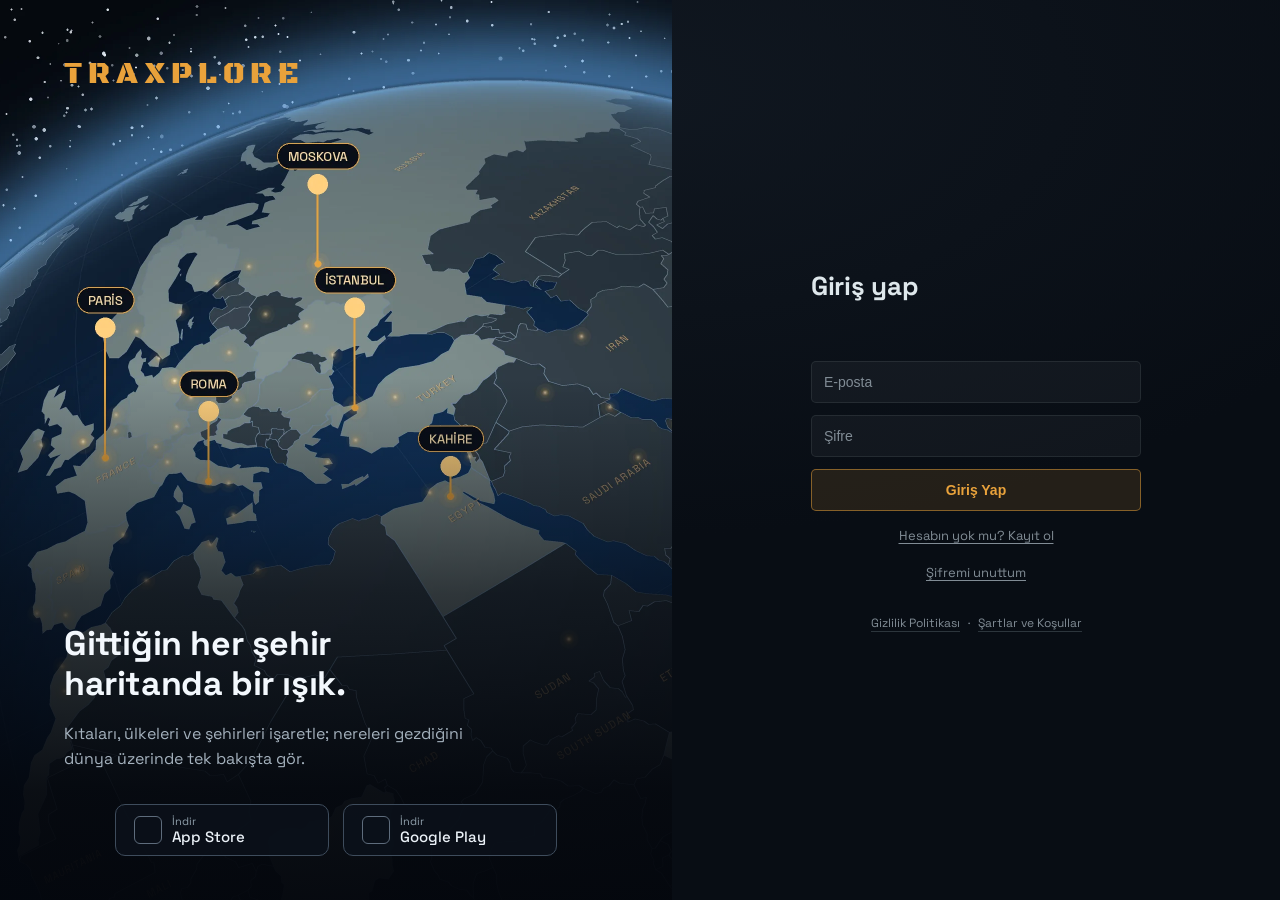
==== index.html @ 396b8a03 "Add files via upload" ====
<!DOCTYPE html>
<html lang="tr">
<head>
    <meta charset="UTF-8">
    <meta name="viewport" content="width=device-width, initial-scale=1.0, viewport-fit=cover">

    <!-- Ana ekrana eklenince uygulama gibi acilsin -->
    <link rel="manifest" href="manifest.json">
    <meta name="theme-color" content="#060a11">
    <link rel="apple-touch-icon" href="apple-touch-icon.png">
    <meta name="apple-mobile-web-app-capable" content="yes">
    <meta name="mobile-web-app-capable" content="yes">
    <meta name="apple-mobile-web-app-title" content="Traxplore">
    <meta name="apple-mobile-web-app-status-bar-style" content="black-translucent">
    <title>Traxplore — Gezdiğin dünyanın haritası</title>

    <!-- BAGLANTI ONIZLEMESI
         Bunlar yokken WhatsApp/Telegram gibi uygulamalar sayfadaki ilk
         uzun metni cekiyordu: "hesabimi sil" penceresinin icindeki
         "sikayet kaydi 12 ay saklanir..." yazisi onizlemede cikiyordu.
         Basligi ve aciklamayi artik biz soyluyoruz. -->
    <meta name="description" content="Gittiğin şehirleri dünya küresinde işaretle. Fotoğraflarını ekle, notunu yaz, arkadaşlarının haritasını gör.">
    <link rel="canonical" href="https://traxplore.app/">
    <meta property="og:type" content="website">
    <meta property="og:site_name" content="Traxplore">
    <meta property="og:locale" content="tr_TR">
    <meta property="og:url" content="https://traxplore.app/">
    <meta property="og:title" content="Traxplore — Gezdiğin dünyanın haritası">
    <meta property="og:description" content="Gittiğin şehirleri dünya küresinde işaretle. Fotoğraflarını ekle, notunu yaz, arkadaşlarının haritasını gör.">
    <meta property="og:image" content="https://traxplore.app/onizleme.png?v=1">
    <meta property="og:image:width" content="1200">
    <meta property="og:image:height" content="630">
    <meta property="og:image:alt" content="Traxplore — gezilen şehirlerin işaretli olduğu dünya küresi">
    <meta name="twitter:card" content="summary_large_image">
    <meta name="twitter:title" content="Traxplore — Gezdiğin dünyanın haritası">
    <meta name="twitter:description" content="Gittiğin şehirleri dünya küresinde işaretle. Fotoğraflarını ekle, notunu yaz, arkadaşlarının haritasını gör.">
    <meta name="twitter:image" content="https://traxplore.app/onizleme.png?v=1">
    <link rel="preconnect" href="https://fonts.googleapis.com">
    <link rel="preconnect" href="https://fonts.gstatic.com" crossorigin>
    <link href="https://fonts.googleapis.com/css2?family=Black+Ops+One&family=Space+Grotesk:wght@400;500;600;700&display=swap" rel="stylesheet">
    <script src="https://cdn.jsdelivr.net/npm/globe.gl@2.46.2/dist/globe.gl.min.js"></script>
    <script src="https://cdn.jsdelivr.net/npm/@supabase/supabase-js@2"></script>
    <link rel="stylesheet" href="style.css?v=20260917c">
</head>
<body>
    <!-- Giriş / Kayıt ekranı -->
<!-- "gizli" ile basliyor: eskiden giris ekrani acilista bir buçuk saniye
     gorunup sonra kayboluyordu. Sebebi, oturumun VAR olup olmadigini
     ancak Supabase'e sorduktan sonra ogrenmemizdi; o sorulana kadar
     ekran ciziliyordu. Asagidaki kucuk betik, sayfa daha boyanmadan
     kararini veriyor. -->
<div id="girisEkran" class="giris-ekran gizli">
    <!-- SOL VITRIN. Gorselin icinde SADECE kure var; logo, baslik ve
         magaza dugmeleri burada HTML olarak duruyor -- boylece yazi
         secilebiliyor, ekran boyutuna gore yerlesiyor ve dugmelere
         ileride gercek baglanti konabiliyor.
         Dar ekranda tamamen gizleniyor (asagida, medya sorgusunda). -->
    <aside class="giris-vitrin">
        <h2 class="vitrin-logo">TRAXPLORE</h2>
        <div class="vitrin-alt">
            <p class="vitrin-baslik">Gittiğin her şehir<br>haritanda bir ışık.</p>
            <p class="vitrin-yazi">Kıtaları, ülkeleri ve şehirleri işaretle;
                nereleri gezdiğini dünya üzerinde tek bakışta gör.</p>
            <!-- YER TUTUCU. Uygulamalar yayina girince buradaki iki kutu
                 Apple ve Google'in KENDI resmi rozetleriyle degistirilecek
                 (marka kurallari var), baglantilar da o zaman doldurulacak. -->
            <div class="vitrin-magaza">
                <span class="magaza-btn"><i></i><b>İndir</b><em>App Store</em></span>
                <span class="magaza-btn"><i></i><b>İndir</b><em>Google Play</em></span>
            </div>
        </div>
    </aside>

    <div class="giris-kutu">
        <h1 class="giris-logo">TRAXPLORE</h1>
        <!-- Telefonda soldaki vitrin paneli tamamen gizleniyor; oradan
             gelen ziyaretci uygulamanin ne oldugunu soyleyen tek bir
             cumle gormeden e-posta girmesi isteniyordu. Bu iki satir
             SADECE 1024 pikselin altinda goruluyor, masaustunde vitrin
             zaten ayni metni tasiyor. -->
        <div class="mobil-tanitim">
            <p class="mobil-tanitim-baslik">Gittiğin her şehir<br>haritanda bir ışık.</p>
            <p class="mobil-tanitim-yazi">Kıtaları, ülkeleri ve şehirleri işaretle; nereleri gezdiğini dünya üzerinde tek bakışta gör.</p>
        </div>
        <!-- Genis ekranda logo solda duruyor, kutuda ise ne yapildigini
             soyleyen bir baslik kaliyor. Dar ekranda gizli. -->
        <p id="kutuBaslik" class="kutu-baslik">Giriş yap</p>
        <p id="girisMesaj" class="giris-mesaj"></p>
        <input type="email" id="girisEmail" placeholder="E-posta" />
        <input type="password" id="girisSifre" placeholder="Şifre" />
        <input type="text" id="girisKullanici" placeholder="Kullanıcı adı" maxlength="20"
               autocomplete="off" autocapitalize="none" spellcheck="false" />
        <button id="girisBtn" class="giris-btn">Giriş Yap</button>
        <button id="kayitBtn" class="kayit-btn">Kayıt Ol</button>
        <button id="modDegistir" class="metin-btn">Hesabın yok mu? Kayıt ol</button>
        <button id="sifreUnuttum" class="metin-btn">Şifremi unuttum</button>
        <!-- Sifre sifirlama ADIMI. Eskiden ayri bir adim yoktu: "Sifremi
             unuttum"a basinca ekran ayni kaliyor, sifre kutusu ve
             "Giris Yap" dugmesi onunde duruyordu. Simdi kutu bu kipe
             geciyor, ekranda sadece e-posta ve "Baglanti Gonder" kaliyor. -->
        <div id="sifirlamaAlani">
            <button id="sifirlamaGonder" class="giris-btn">Bağlantı Gönder</button>
            <button id="sifirlamaVazgec" class="metin-btn">Girişe dön</button>
        </div>
        <div id="adSecimAlani">
            <input type="text" id="adSecimGiris" placeholder="kullanıcı adı" maxlength="20"
                   autocomplete="off" autocapitalize="none" spellcheck="false" />
            <button id="adSecimKaydet" class="giris-btn">Kullanıcı Adını Al</button>
        </div>
        <div id="yeniSifreAlani">
            <input type="password" id="yeniSifre" placeholder="Yeni şifre (en az 6 karakter)" />
            <button id="yeniSifreKaydet" class="giris-btn">Şifreyi Değiştir</button>
        </div>
        <!-- Kayit kipinde cikan onay cumlesi. Ayri bir kutucuk degil:
             dugmeye basmak onay sayiliyor, magazalarin ve KVKK'nin
             istedigi sey metnin kayittan ONCE erisilebilir olmasi ve
             neyi kabul ettiginin yazmasi. -->
        <p id="kayitOnay" class="kayit-onay">
            <b>Kayıt Ol</b>'a tıklayarak
            <span class="birlikte"><button type="button" class="yasal-bag"
                data-yasal="kosullar">Şartlar ve Koşullar</button>'ı</span> ve
            <span class="birlikte"><button type="button" class="yasal-bag"
                data-yasal="gizlilik">Gizlilik Politikası</button>'nı</span>
            kabul etmiş olursun.
        </p>

        <!-- Magazalar gizlilik metnine kayittan ONCE ulasilmasini istiyor -->
        <div class="yasal">
            <button type="button" class="yasal-bag" data-yasal="gizlilik">Gizlilik Politikası</button>
            <span>·</span>
            <button type="button" class="yasal-bag" data-yasal="kosullar">Şartlar ve Koşullar</button>
        </div>
    </div>
</div>

<!-- Canlı arama -->
<div id="aramaKutu" class="arama-kutu">
    <input type="text" id="aramaInput" placeholder="Şehir veya ülke ara..." autocomplete="off" />
    <div id="aramaSonuc" class="arama-sonuc"></div>
</div>
<!-- Çıkış butonu -->
<button id="cikisBtn" class="cikis-btn">Çıkış</button>
    <div id="crosshairY"></div>
    <div id="crosshairX"></div>

    <!-- Mobil şeritler. Masaüstünde gizli, dar ekranda görünür. -->
    <div id="mobilUst">
        <span id="mobilLogo">TRAXPLORE</span>
        <span id="mobilSayac">0 ülke · 0 şehir</span>
    </div>
    <nav id="mobilAlt">
        <button id="mobilAra" data-bolum="aramaKutu">Ara</button>
        <button id="mobilProfil" data-bolum="profilKart">Profil</button>
        <button id="mobilGecmis" data-bolum="gecmisPanel">Son Gezdiklerin</button>
        <button id="mobilIstatistik" data-bolum="istatistikPanel">İstatistikler</button>
    </nav>
    <div id="istatistik">0 ÜLKE — 0 ŞEHİR GEZDİN</div>
    <div id="harita"></div>
    <div id="kitaChart">
        <div id="koordinat">— , —</div>
        <svg id="kitaSvg" viewBox="0 0 200 200"></svg>
        <div id="kitaLejant"></div>
    </div>
    <div id="istatistikPanel">
        <button id="istatistikKapat">×</button>
        <h2 id="istatistikBaslik">Kıta İstatistikleri</h2>
        <div id="kitaBarListe"></div>
    </div>
    <div id="ortu"></div>
    <div id="panel">
        <button id="kapat">×</button>
        <h2 id="panelBaslik"></h2>
        <p id="panelAltBaslik">Hangi şehirlere gittin?</p>
        <div id="sehirListe"></div>
    </div>
    <div id="sehirDetayPanel">
        <button id="sehirDetayKapat">×</button>
        <h2 id="sehirDetayBaslik"></h2>

        <!-- Sehrin ortalama puani. Kimin kac verdigi YAZMIYOR; en az uc
             kisi puan verene kadar ortalama hic gosterilmiyor. -->
        <div id="sehirPuanOzet" hidden>
            <span class="yildiz-olcek">
                <span class="yildiz-bos">★★★★★</span>
                <span class="yildiz-dolu"><span>★★★★★</span></span>
            </span>
            <b id="puanOrtalama"></b>
            <span id="puanAdet"></span>
        </div>

        <!-- "Gittim" dugmesi burada, cunku isaretlemek icin ulke paneline
             geri donmek gerekiyordu. Kapak fotografi varsa onun sag ust
             kosesinde duruyor, yoksa baslik altinda tam genislikte. -->
        <div id="sehirKapakSar" class="kapaksiz">
            <img id="sehirKapak" src="" alt="">
            <button id="gittimBtn" type="button">Buraya gittim</button>
        </div>

        <!-- Listeler kapagin hemen altinda. Ulke listesindeki sehir
             satirlarina konmadi: orasi zaten dar, uc dugme sigmaz. -->
        <div id="listeDugmeler">
            <button id="istekBtn" type="button">Gitmek istiyorum</button>
            <button id="favoriBtn" type="button">☆ Favori</button>
        </div>
        <div id="listeDurum"></div>

        <div id="kilitUyari">Buraya gittiğini işaretleyince puan verebilir,
            not tutabilir, tarih girebilir ve fotoğraf ekleyebilirsin.</div>

        <div class="detay-bolum" id="gezenlerBolum">
            <label>BURAYI GEZENLER</label>
            <div class="suzgec" id="gezenSuzgec">
                <button data-ay="" class="secili">Hepsi</button>
                <button data-ay="3">Son 3 ay</button>
                <button data-ay="12">Son 1 yıl</button>
            </div>
            <div id="gezenListe"></div>
        </div>

        <!-- Govdenin DISINDA: gitmedigin bir sehirde de baskalarinin
             yorumlarini okuyabilmelisin, asil ise yaradigi yer orasi. -->
        <div class="detay-bolum" id="yorumBolum">
            <label>YORUMLAR <span id="yorumSayac"></span></label>
            <div id="yorumListe"></div>
        </div>

        <div id="detayGovde">
        <div class="detay-bolum">
            <label>PUANIN</label>
            <div id="yildizlar">
                <span class="yildiz" data-puan="1">★</span>
                <span class="yildiz" data-puan="2">★</span>
                <span class="yildiz" data-puan="3">★</span>
                <span class="yildiz" data-puan="4">★</span>
                <span class="yildiz" data-puan="5">★</span>
            </div>
        </div>

        <div class="detay-bolum">
            <label>NE ZAMAN GİTTİN?</label>
            <div class="tarih-satir">
                <select id="sehirAy"></select>
                <select id="sehirYil"></select>
                <button id="sehirTarihTemizle" class="metin-btn">temizle</button>
            </div>
            <div class="tarih-not">İstersen boş bırakabilirsin.</div>
        </div>

        <div class="detay-bolum">
            <label>FOTOĞRAF</label>
            <input type="file" id="sehirFotoInput" accept="image/*" hidden>
            <label for="sehirFotoInput" id="sehirFotoLabel">+ Fotoğraf Ekle</label>
            <div id="sehirFotoOnizle"></div>
        </div>

        <!-- Tek kutu: ayni metin ya sadece sana gorunuyor ya da sehir
             sayfasinda herkese. Fotograflardaki anahtarin aynisi. -->
        <div class="detay-bolum" id="notBolum">
            <label>NOTUN <span id="notSayac"></span></label>
            <textarea id="sehirNot" maxlength="600"
                      placeholder="Bu şehirle ilgili notların..."></textarea>
            <label class="anahtar-satir" id="notAnahtarSatir">
                <input type="checkbox" id="notAcikAnahtar">
                <span class="anahtar-gorsel"></span>
                <span class="anahtar-yazi">
                    <b id="notAcikBaslik">Sadece sen görüyorsun</b>
                    <em id="notAcikNot">Açarsan bu şehrin sayfasında yorum olarak görünür.</em>
                </span>
            </label>
        </div>

        <button id="sehirDetayKaydet">KAYDET</button>
    </div>
</div>
<div id="logo">TRAXPLORE</div>
<button id="profilBtn">
    <span id="profilFoto"></span>
    <span id="profilCizgi"></span>
    <span id="profilYazi">PROFİL</span>
</button>
    <div id="gecmisPanel">
        <button id="gecmisKapat">&times;</button>
        <h3 id="gecmisBaslik">Son Gezdiklerin</h3>
        <div id="gecmisListe"></div>
    </div>
    <div id="sikayetKutu">
        <div class="sikayet-ic">
            <h3 id="sikayetBaslik">Şikayet et</h3>
            <p class="sikayet-not">Ne oldu?</p>
            <div id="sikayetSebepler"></div>
            <textarea id="sikayetAciklama" maxlength="500"
                      placeholder="İstersen kısaca anlat (zorunlu değil)"></textarea>
            <div id="sikayetDurum"></div>
            <div class="sikayet-dugmeler">
                <button id="sikayetVazgec" class="metin-btn">vazgeç</button>
                <button id="sikayetGonder" class="giris-btn">Gönder</button>
            </div>
        </div>
    </div>

    <div id="silKutu">
        <div class="sikayet-ic">
            <h3>Hesabını sil</h3>
            <p class="sikayet-not">Bu işlem geri alınamaz.</p>
            <ul class="sil-liste">
                <li>Profilin, ismin, konumun ve profil fotoğrafın silinir.</li>
                <li>Gezdiğin şehirler, notların, puanların ve tarihlerin silinir.</li>
                <li>Yüklediğin şehir fotoğrafları silinir.</li>
                <li>Arkadaşlıkların ve engellediklerin silinir.</li>
                <li>Giriş hesabın silinir.</li>
            </ul>
            <p class="sil-uyari">Hakkında şikayet varsa kaydı <b>12 ay</b> saklanır;
                içinde sadece kullanıcı adın ve şikayetin metni kalır.
                <b id="silAdNot">@kullanıcı</b> adı bir daha alınamaz.</p>
            <label class="sil-etiket" for="silOnay">Onaylamak için kullanıcı adını yaz</label>
            <input type="text" id="silOnay" autocomplete="off" spellcheck="false"
                   autocapitalize="none" placeholder="kullanıcı adın">
            <div id="silDurum"></div>
            <div class="sikayet-dugmeler">
                <button id="silVazgec" class="metin-btn">vazgeç</button>
                <button id="silOnayla" class="giris-btn sil-btn" disabled>Hesabımı sil</button>
            </div>
        </div>
    </div>

    <!-- PROFIL EKRANI
         Ust kisim sabit: fotograf, kullanici adi, isim, konum, sayilar.
         Altinda sekmeler; sadece sekme govdesi kayiyor.
         AYNI iskelet baskasinin profili icin de kullaniliyor -- iki ayri
         cizim kodu tutmak, birinde duzeltilen seyin otekinde durmasi
         demekti. Fark sadece hangi verinin ciziligi ve gizlilik suzgeci. -->
    <div id="profilKart">
        <button id="profilKapat">×</button>
        <button id="ayarlarAc" type="button" title="Ayarlar" aria-label="Ayarlar">
            <svg viewBox="0 0 24 24" width="19" height="19" fill="none"
                 stroke="currentColor" stroke-width="1.8" stroke-linecap="round">
                <circle cx="12" cy="12" r="3.2"></circle>
                <path d="M19.4 15a1.7 1.7 0 0 0 .34 1.87l.06.06a2 2 0 1 1-2.83 2.83l-.06-.06a1.7 1.7 0 0 0-1.87-.34 1.7 1.7 0 0 0-1 1.55V21a2 2 0 1 1-4 0v-.09a1.7 1.7 0 0 0-1.11-1.55 1.7 1.7 0 0 0-1.87.34l-.06.06a2 2 0 1 1-2.83-2.83l.06-.06a1.7 1.7 0 0 0 .34-1.87 1.7 1.7 0 0 0-1.55-1H3a2 2 0 1 1 0-4h.09A1.7 1.7 0 0 0 4.6 8.6a1.7 1.7 0 0 0-.34-1.87l-.06-.06a2 2 0 1 1 2.83-2.83l.06.06a1.7 1.7 0 0 0 1.87.34H9a1.7 1.7 0 0 0 1-1.55V3a2 2 0 1 1 4 0v.09a1.7 1.7 0 0 0 1 1.55 1.7 1.7 0 0 0 1.87-.34l.06-.06a2 2 0 1 1 2.83 2.83l-.06.06a1.7 1.7 0 0 0-.34 1.87V9a1.7 1.7 0 0 0 1.55 1H21a2 2 0 1 1 0 4h-.09a1.7 1.7 0 0 0-1.55 1z"></path>
            </svg>
        </button>

        <div id="profilUst">
            <div id="profilAvatar" class="avatar avatar-buyuk"></div>
            <div id="profilKimlik">
                <div id="profilAd">—</div>
                <div id="profilAltSatir"></div>
                <!-- Sayilar kutu degil duz yazi: kendi profilinde ayni
                     sayilar zaten haritanin tepesinde de yaziyor, iki
                     yerde birden kutu icinde bagirmasi fazlaydi. -->
                <div id="profilSayiYazi"></div>
            </div>
        </div>

        <!-- Favoriler (en fazla 6 sehir). Bos oldugunda gizli. -->
        <div id="profilFavoriler" hidden></div>

        <!-- Kullanici adi alma kutusu (adi yoksa) ya da misafir profilinde
             arkadaslik / engelle-sikayet dugmeleri buraya giriyor. -->
        <div id="profilUstEk"></div>

        <div id="profilSekmeler">
            <button type="button" class="sekme-btn secili" data-sekme="gezdim">Gezdiklerim</button>
            <button type="button" class="sekme-btn" data-sekme="istek">Gitmek İstediklerim</button>
            <button type="button" class="sekme-btn" data-sekme="foto">Fotoğraflar</button>
            <button type="button" class="sekme-btn" data-sekme="yorum">Yorumlar</button>
        </div>

        <div id="profilIcerik">
            <div class="sekme-govde" id="sekmeGezdim"></div>
            <div class="sekme-govde" id="sekmeIstek" hidden></div>
            <div class="sekme-govde" id="sekmeFoto" hidden></div>
            <div class="sekme-govde" id="sekmeYorum" hidden></div>
            <div class="sekme-govde" id="sekmeArkadas" hidden></div>
        </div>
    </div>
    <!-- Ayarlar profilden AYRI bir ekran. Sebebi sadece yer darligi degil:
         "Haritayi Sifirla" ve "Hesabimi Sil" gibi geri donusu olmayan
         seyler her acilista goz onunde durmamali. -->
    <div id="ayarlarPanel">
        <button id="ayarlarKapat">×</button>
        <button id="ayarlarGeri" class="metin-btn" type="button">‹ Profil</button>
        <h2 class="ayar-baslik">Ayarlar</h2>

        <div class="profil-bolum">
            <label>HESAP</label>
            <div class="ayar-satir"><span>E-posta</span><b id="ayarEposta">—</b></div>
        </div>

        <div class="profil-bolum">
            <label>GÖRÜNÜM</label>
            <label class="anahtar-satir" id="temaAnahtarSatir">
                <input type="checkbox" id="temaAnahtar">
                <span class="anahtar-gorsel"></span>
                <span class="anahtar-yazi">
                    <b>Açık tema</b>
                    <em>Gündüz ve gece görünümü arasında buradan geçebilirsin.
                        Seçimin bu cihazda hatırlanır.</em>
                </span>
            </label>
        </div>

        <!-- Isim, konum ve fotograf duzenleme profilden buraya tasindi:
             profilin ust kismi "sabit" olacaksa icinde acilip kapanan
             bir duzenleme formu olamaz. -->
        <div class="profil-bolum" id="profilDuzenle">
            <label>PROFİL</label>
            <div id="profilFotolar">
                <input type="file" id="profilFotoInput" accept="image/*" hidden>
                <div id="ayarAvatar" class="avatar avatar-buyuk"></div>
                <div id="profilFotoIsler">
                    <label for="profilFotoInput" id="profilFotoEkle">Fotoğraf Seç</label>
                    <button id="profilFotoKaldir" class="metin-btn">Kaldır</button>
                </div>
                <div id="profilFotoDurum"></div>
            </div>
            <input type="text" id="profilIsim" placeholder="Adın" disabled>
            <input type="text" id="profilKonum" placeholder="Şehir, Ülke" disabled>
            <div id="profilButonlar">
                <button id="profilKaydet">KAYDET</button>
                <button id="profilDegistir">DEĞİŞTİR</button>
            </div>
        </div>

        <div class="profil-bolum">
            <label>ŞİFRE DEĞİŞTİR</label>
            <input type="password" id="yeniSifre1" autocomplete="new-password"
                   placeholder="Yeni şifre (en az 6 karakter)">
            <input type="password" id="yeniSifre2" autocomplete="new-password"
                   placeholder="Yeni şifre (tekrar)">
            <button id="sifreDegistir" class="profil-ayar-btn">Şifreyi Değiştir</button>
            <div id="sifreDurum" class="ayar-durum"></div>
        </div>

        <div class="profil-bolum" id="gizlilikBolum">
            <label>PROFİL GÖRÜNÜRLÜĞÜ</label>
            <label class="anahtar-satir">
                <input type="checkbox" id="profilAcikAnahtar">
                <span class="anahtar-gorsel"></span>
                <span class="anahtar-yazi">
                    <b id="profilAcikBaslik">Herkese açık</b>
                    <em id="profilAcikNot">Haritanı ve fotoğraflarını herkes görebilir.</em>
                </span>
            </label>
        </div>

        <div class="profil-bolum" id="hareketBolum">
            <label>GEZİ KAYDI</label>
            <label class="anahtar-satir">
                <input type="checkbox" id="hareketAnahtar">
                <span class="anahtar-gorsel"></span>
                <span class="anahtar-yazi">
                    <b id="hareketBaslik">Kapalı</b>
                    <em id="hareketNot">Gezi kaydını kimse göremez.</em>
                </span>
            </label>
        </div>

        <div class="profil-bolum" id="engelBolum">
            <label id="engelBaslik">ENGELLEDİKLERİN</label>
            <div id="engelListe"></div>
        </div>

        <div class="profil-bolum">
            <label>YASAL</label>
            <div class="yasal">
                <button type="button" class="yasal-bag" data-yasal="gizlilik"
                        data-don="ayarlar">Gizlilik Politikası</button>
                <span>·</span>
                <button type="button" class="yasal-bag" data-yasal="kosullar"
                        data-don="ayarlar">Şartlar ve Koşullar</button>
            </div>
        </div>

        <div class="profil-bolum">
            <label>HESAP İŞLEMLERİ</label>
            <div id="profilAyarlar">
                <button id="profilCikis" class="profil-ayar-btn">Çıkış Yap</button>
                <button id="profilSifirla" class="profil-ayar-btn tehlike">Haritayı Sıfırla</button>
                <button id="hesapSil" class="profil-ayar-btn tehlike">Hesabımı Sil</button>
            </div>
        </div>
    </div>

    <!-- Yasal metinler uygulamanin ICINDE aciliyor; tarayiciya cikmak
         uygulamadan cikmak gibi hissettiriyor. Metin yine ayni dosyadan
         okunuyor, iki kopya tutmuyoruz. Dosyalar magaza kaydi icin
         herkese acik adres olarak da duruyor. -->
    <div id="yasalPanel">
        <button id="yasalKapat">×</button>
        <button id="yasalGeri" class="metin-btn" type="button">‹ Geri</button>
        <h2 class="ayar-baslik" id="yasalBaslik">Gizlilik Politikası</h2>
        <div id="yasalDiller">
            <button type="button" data-dil="tr" class="secili">Türkçe</button>
            <button type="button" data-dil="en">English</button>
        </div>
        <div id="yasalGovde"></div>
    </div>

    <button id="sifirlaBtn">HARİTAYI SIFIRLA</button>

    <!-- Haritanin uzerinde, kose. Magazalar gizlilik metnine kolay
         ulasilmasini istiyor; profil kartinin icinde durmasi teknik
         olarak yeterli ama kimse orayi aramaz. -->
    <!-- Telefonda kurenin altindaki sayac. Uygulamanin verdigi tek
         "puan" bu; sag ust kosede 12 punto gri durmasi az geliyordu.
         Kisa ekranlarda (yan cevrilince) kurenin altinda yer kalmadigi
         icin gizleniyor, sayilar ust seride buyuk olarak cikiyor. -->
    <button id="kureSayac" type="button" aria-label="İstatistikler"></button>

    <!-- Haritayi goruntu olarak paylas. Telefonda sayacin yaninda,
         masaustunde ustteki istatistik seridinin altinda duruyor. -->
    <button id="paylasBtn" type="button" aria-label="Haritanı paylaş" title="Haritanı paylaş">
        <svg viewBox="0 0 24 24" width="19" height="19" aria-hidden="true">
            <path d="M12 3v13" />
            <path d="M7.5 7.5 12 3l4.5 4.5" />
            <path d="M5 14v5.5h14V14" />
        </svg>
    </button>

    <!-- Bildirimler. Zil masaustunde profil dugmesinin solunda,
         telefonda paylas dugmesinin karsi kenarinda duruyor. Kure ve
         sag panel degismiyor. -->
    <button id="bildirimBtn" type="button" aria-label="Bildirimler" title="Bildirimler" hidden>
        <svg viewBox="0 0 24 24" width="19" height="19" aria-hidden="true">
            <path d="M18 9a6 6 0 1 0-12 0c0 4.5-1.8 6-1.8 6h15.6S18 13.5 18 9z" />
            <path d="M10.2 18.5a2.1 2.1 0 0 0 3.6 0" />
        </svg>
        <span id="bildirimSayi" hidden></span>
    </button>

    <div id="bildirimPanel" hidden>
        <div class="bildirim-ic">
            <button id="bildirimKapat" type="button" aria-label="Kapat">&times;</button>
            <h3>Bildirimler</h3>
            <div id="bildirimListe"></div>
        </div>
    </div>

    <div id="paylasPanel" hidden>
        <div class="paylas-ic">
            <button id="paylasKapat" type="button" aria-label="Kapat">&times;</button>
            <h3>Haritanı paylaş</h3>
            <div id="paylasSecim">
                <button id="paylasHikaye"  class="paylas-sec" data-sekil="hikaye"  type="button">Hikâye<small>9:16</small></button>
                <button id="paylasGonderi" class="paylas-sec" data-sekil="gonderi" type="button">Gönderi<small>1:1</small></button>
            </div>
            <!-- Goruntunun havasi uygulamanin temasindan bagimsiz secilebiliyor:
                 paylasmak icin ayarlara girip tema degistirmek gerekmesin. -->
            <div id="paylasTemaSecim">
                <button id="paylasGece"  class="paylas-sec" data-tema="koyu" type="button">Gece</button>
                <button id="paylasGunduz" class="paylas-sec" data-tema="acik" type="button">Gündüz</button>
            </div>
            <!-- Video secenegi JS tarafindan aciliyor: sadece mp4
                 uretebilen cihazlarda goruluyor. -->
            <div id="paylasTurSecim" hidden>
                <button id="paylasTurFoto"  class="paylas-sec secili" data-tur="foto"  type="button">Fotoğraf</button>
                <button id="paylasTurVideo" class="paylas-sec"        data-tur="video" type="button">Video</button>
            </div>
            <div id="paylasOnizleme"></div>
            <div id="paylasDurum"></div>
            <div id="paylasEylem" hidden>
                <button id="paylasGonder" type="button">Paylaş</button>
                <button id="paylasIndir"  type="button">İndir</button>
            </div>
        </div>
    </div>

    <div id="altBilgi">
        <button type="button" class="yasal-bag" data-yasal="gizlilik">Gizlilik Politikası</button>
        <span>·</span>
        <button type="button" class="yasal-bag" data-yasal="kosullar">Şartlar ve Koşullar</button>
    </div>

    <!-- iPhone'da "ana ekrana ekle" adimini kimse kendiliginden bulmuyor -->
    <div id="ekleIpucu">
        <span>Uygulama gibi kullanmak için: paylaş <b>&#8593;</b> → <b>Ana Ekrana Ekle</b></span>
        <button id="ipucuKapat">&times;</button>
    </div>

    <!-- Ilk boyamadan once karar: daha once giris yapilmis mi?
         "oturumSahibi" anahtarini uygulamanin kendisi yaziyor. Doluysa
         giris ekrani hic gosterilmiyor, kure yuklenene kadar bos zemin
         duruyor. Bossa giris ekrani ANINDA aciliyor -- cikis yapmis
         kullanici da beklemiyor. Kesin karari yine script.js veriyor;
         burasi sadece yanlis ekrani bir an gostermemek icin. -->
    <script>
      (function () {
        var sahip = "";
        try { sahip = JSON.parse(localStorage.getItem("oturumSahibi")) || ""; }
        catch (e) { sahip = ""; }
        if (!sahip) {
          var e = document.getElementById("girisEkran");
          if (e) e.classList.remove("gizli");
        }
      })();
    </script>
    <script src="script.js?v=20260917c"></script>
    <script>
    /* Servis iscisi: uygulamanin kabugunu telefonda tutuyor, acilis
       hizlaniyor. Sadece https'te calisiyor, yerel testte kaydolmuyor. */
    if ("serviceWorker" in navigator && location.protocol === "https:") {
      window.addEventListener("load", function () {
        navigator.serviceWorker.register("sw.js").catch(function (e) {
          console.log("Servis iscisi kaydedilemedi:", e.message);
        });
      });
    }

    /* iOS'ta tarayici "yukle" diye sormuyor, kullanicinin paylas
       menusunden eklemesi gerekiyor. Bir kez soyluyoruz, kapatinca
       bir daha cikmiyor. */
    (function ekleIpucu() {
      const el = document.getElementById("ekleIpucu");
      if (!el) return;
      const iOS = /iPad|iPhone|iPod/.test(navigator.userAgent) && !window.MSStream;
      const uygulamada = window.navigator.standalone === true ||
                         window.matchMedia("(display-mode: standalone)").matches;
      let gizli = false;
      try { gizli = localStorage.getItem("ipucuKapali") === "1"; } catch (e) {}
      if (iOS && !uygulamada && !gizli) el.classList.add("acik");
      document.getElementById("ipucuKapat").addEventListener("click", function () {
        el.classList.remove("acik");
        try { localStorage.setItem("ipucuKapali", "1"); } catch (e) {}
      });
    })();
    </script>
</body>
</html>
---- style.css ----
/* =====================================================================
   NOT — vh ve dvh
   iOS Safari'de 100vh, adres cubugu GIZLIYKEN'ki yukseklik demek.
   Cubuk gorunurken gercek alan bundan ~60-100 piksel daha kisa, yani
   "height: 100vh" verilmis bir panel ekrandan tasiyor ve alti cubugun
   arkasinda kaliyor -- kaydirmak da ise yaramiyor, cunku tasan panel
   degil, ekran kisa.
   dvh (dynamic viewport height) tam da o anki gercek yuksekligi
   veriyor. Her yerde once vh, hemen ardindan dvh yaziyoruz: dvh'yi
   bilmeyen eski bir tarayici ikinci satiri yok sayip vh'de kaliyor.
   ===================================================================== */
body {
    margin: 0;
    background: var(--zemin);
    font-family: "Space Grotesk", -apple-system, "Segoe UI", sans-serif;
}
#harita { height: 100vh; height: 100dvh; width: 100%; background: transparent; cursor: grab; overflow: hidden; }
#harita canvas { display: block; }

/* Panel - sağdan kayan */
#panel {
    position: fixed;
    top: 0;
    right: 0;
    height: 100vh;
    height: 100dvh;
    width: 420px;
    max-width: 85vw;
    background: var(--katman);
    color: var(--yazi);
    box-shadow: -10px 0 40px var(--golge);
    transform: translateX(100%);
    transition: transform 0.35s ease;
    overflow-y: auto;
    z-index: 1000;
    padding: 24px;
    box-sizing: border-box;
    pointer-events: none;
}
#panel.acik {
    transform: translateX(0);
    pointer-events: auto;
}
#ortu {
    position: fixed;
    top: 0; left: 0;
    width: 100%; height: 100%;
    background: var(--golge-guclu);
    z-index: 999;
    opacity: 0;
    pointer-events: none;
    transition: opacity 0.3s ease;
}
#ortu.acik {
    opacity: 1;
    pointer-events: auto;
}


#panelBaslik { font-size: 22px; font-weight: 600; margin: 0 0 4px; }
#panelAltBaslik { color: var(--yazi-soluk); font-size: 14px; margin: 0 0 20px; }
#kapat {
    position: absolute; top: 20px; right: 20px;
    background: none; border: none; color: var(--yazi-soluk);
    font-size: 24px; cursor: pointer;
}
#sehirListe {
    display: grid;
    gap: 12px;
}
.sehir-kart {
    background: var(--katman-2);
    border-radius: 10px;
    overflow: hidden;
    margin-bottom: 14px;
}
.sehir-kart img { width: 100%; height: 78px; object-fit: cover; display: block; }
.sehir-bilgi { padding: 10px 14px; }
.sehir-ad { font-weight: 600; font-size: 16px; }
.sehir-aciklama { color: var(--yazi-soluk); font-size: 13px; margin-top: 2px; }
.sehir-kart.secili { background: var(--kehribar); }
.sehir-kart.secili .sehir-aciklama { color: var(--kehribar-a); }
.ulke-etiket {
    background: var(--kehribar);
    color: #fff;
    border: none;
    border-radius: 20px;
    padding: 6px 14px;
    font-size: 14px;
    font-weight: 600;
    box-shadow: 0 4px 12px rgba(var(--golge-rgb), 0.3);
}
.ulke-etiket::before { display: none; }
#istatistik {
    position: fixed;
    top: 20px;
    left: 50%;
    transform: translateX(-50%);
    z-index: 1000;
    color: var(--kehribar-a);
    font-size: 30px;
    font-weight: 800;
    letter-spacing: 0.5px;
    background: var(--katman);
    padding: 12px 28px;
    border-radius: 14px;
    box-shadow: 0 6px 20px var(--golge);
    pointer-events: none;
}
#crosshairX, #crosshairY {
    position: fixed;
    background: rgba(var(--kehribar-rgb), 0.5);
    z-index: 300;
    pointer-events: none;
}
#crosshairX {
    width: 100%;
    height: 1px;
    left: 0;
    top: 0;
}
#crosshairY {
    width: 1px;
    height: 100%;
    top: 0;
    left: 0;
}

#gecmisPanel {
    position: fixed;
    top: 155px;
    right: 20px;
    width: 240px;
    box-sizing: border-box;
    max-height: 70vh;
    max-height: 70dvh;
    overflow-y: auto;
    background: var(--katman);
    border-radius: 12px;
    padding: 16px;
    z-index: 900;
    color: var(--yazi);
    font-family: "Space Grotesk", -apple-system, "Segoe UI", sans-serif;
    font-weight: 600;
}
#gecmisBaslik {
    margin: 0 0 12px;
    font-size: 15px;
    color: var(--kehribar-yazi);
    text-transform: uppercase;
    letter-spacing: 1px;
}
.gecmis-ulke {
    margin-bottom: 6px;
}
.gecmis-ulke-ad {
    cursor: pointer;
    padding: 8px 10px;
    background: var(--katman-2);
    border-radius: 8px;
    font-weight: 600;
    /* Uclu izgara: ok | ad | sayi. Esnek kutuda ad "anonim" bir parca
       oluyordu; iki satira inince ok ve sayi hizasi kayiyordu. */
    display: grid;
    grid-template-columns: 12px 1fr auto;
    gap: 8px;
    align-items: center;
    user-select: none;
}
.gecmis-ad {
    text-align: center;
    line-height: 1.25;
    /* Iki satira inmesi gerekiyorsa satirlar dengeli bolunsun:
       "Bosnia and / Herzegovina", "Bosnia and Herze- / govina" degil. */
    text-wrap: balance;
    overflow-wrap: break-word;
}
.gecmis-say { opacity: 0.6; font-variant-numeric: tabular-nums; }
.gecmis-ulke-ad:hover { background: var(--katman-2); }
.gecmis-sehirler {
    display: none;
    padding: 6px 10px 2px;
}
.gecmis-ulke.acik .gecmis-sehirler { display: block; }
.gecmis-sehir {
    padding: 4px 0;
    font-size: 14px;
    color: var(--yazi-soluk);
    cursor: pointer
}
.gecmis-ok { transition: transform 0.2s; }
.gecmis-ulke.acik .gecmis-ok { transform: rotate(90deg); }
#gecmisPanel:empty { display: none; }

#logo {
    position: fixed;
    top: 20px;
    right: 20px;
    width: 240px;
    box-sizing: border-box;
    background: var(--katman);
    color: var(--kehribar-yazi);
    font-family: "Space Grotesk", -apple-system, "Segoe UI", sans-serif;
    font-weight: 600;
    font-size: 26px;
    text-align: center;
    padding: 12px 0;
    border-radius: 12px;
    z-index: 901;
    letter-spacing: 2px;
}

#kitaChart {
    position: fixed;
    bottom: 20px;
    left: 20px;
    background: var(--katman);
    border-radius: 16px;
    padding: 16px;
    z-index: 1000;
    width: 240px;
    box-sizing: border-box;
    box-shadow: 0 6px 20px var(--golge);
}
#kitaSvg { width: 100%; height: auto; display: block; transform-origin: center center; }
@keyframes pastaDon {
    from { transform: rotate(-90deg) scale(0); }
    to { transform: rotate(0deg) scale(1); }
}
#kitaSvg.donuyor { animation: pastaDon 1s ease; }
#kitaLejant { margin-top: 12px; }
.lejant-satir {
    display: flex;
    align-items: center;
    gap: 8px;
    margin-bottom: 6px;
    color: var(--yazi);
    font-size: 13px;
}
.lejant-renk {
    width: 12px; height: 12px;
    border-radius: 3px;
    flex-shrink: 0;
}
.lejant-yuzde { color: var(--kehribar-a); font-weight: 700; margin-left: auto; }

/* İstatistik paneli - sağdan kayan */
#istatistikPanel {
    position: fixed;
    top: 0;
    right: 0;
    height: 100vh;
    height: 100dvh;
    width: 460px;
    max-width: 85vw;
    background: var(--katman);
    color: var(--yazi);
    box-shadow: -10px 0 40px var(--golge);
    transform: translateX(100%);
    transition: transform 0.35s ease;
    overflow-y: auto;
    z-index: 1001;
    padding: 28px;
    box-sizing: border-box;
    pointer-events: none;
}
#istatistikPanel.acik {
    transform: translateX(0);
    pointer-events: auto;
}
#istatistikBaslik {
    margin: 0 0 24px;
    font-size: 22px;
    color: var(--kehribar-yazi);
    font-family: "Space Grotesk", -apple-system, "Segoe UI", sans-serif;
    font-weight: 600;
    letter-spacing: 1px;
}
#istatistikKapat {
    position: absolute; top: 20px; right: 20px;
    background: none; border: none; color: var(--yazi-soluk);
    font-size: 24px; cursor: pointer;
}
.bar-satir { margin-bottom: 18px; }
.bar-ust {
    display: flex;
    justify-content: space-between;
    margin-bottom: 6px;
    font-size: 14px;
    font-weight: 600;
}
.bar-yuzde { color: var(--kehribar-a); }
.bar-dis {
    background: var(--bos);
    border-radius: 8px;
    height: 16px;
    overflow: hidden;
}
.bar-ic {
    height: 100%;
    width: 0;
    border-radius: 8px;
    transition: width 1s ease;
}
#kitaChart { cursor: pointer; }

#sifirlaBtn {
    position: fixed;
    right: 20px;
    bottom: 20px;
    width: 240px;
    box-sizing: border-box;
    background: var(--katman);
    color: var(--kehribar-yazi);
    font-family: "Space Grotesk", -apple-system, "Segoe UI", sans-serif;
    font-weight: 600;
    font-size: 15px;
    text-align: center;
    padding: 14px 0;
    border: none;
    border-radius: 12px;
    cursor: pointer;
    z-index: 901;
    letter-spacing: 1px;
    transition: background 0.2s;
}
#sifirlaBtn:hover { background: var(--kehribar); color: var(--katman); }
#sifirlaBtn:hover { background: var(--kehribar); color: var(--katman); }

.gittim-btn {
    position: absolute;
    top: 8px;
    right: 8px;
    width: 32px;
    height: 32px;
    border-radius: 50%;
    border: 2px solid #fff;
    /* Fotografin uzerinde: perde de yazi da temadan bagimsiz. */
    background: rgba(0, 0, 0, 0.6);
    color: #F2F6F9;
    font-size: 20px;
    font-weight: 700;
    cursor: pointer;
    z-index: 5;
    line-height: 1;
    display: flex;
    align-items: center;
    justify-content: center;
    box-shadow: 0 2px 8px var(--golge);
}
.gittim-btn.aktif { background: var(--kehribar); border-color: #fff; }
.sehir-kart { position: relative; }

/* Şehir detay paneli - sağdan kayan */
#sehirDetayPanel {
    position: fixed;
    top: 0;
    right: 0;
    height: 100vh;
    height: 100dvh;
    width: 480px;
    max-width: 85vw;
    background: var(--katman);
    color: var(--yazi);
    box-shadow: -10px 0 40px var(--golge);
    transform: translateX(100%);
    transition: transform 0.35s ease;
    overflow-y: auto;
    z-index: 1002;
    padding: 28px;
    box-sizing: border-box;
    pointer-events: none;
}
#sehirDetayPanel.acik {
    transform: translateX(0);
    pointer-events: auto;
}
#sehirDetayBaslik {
    margin: 0 0 24px;
    font-size: 24px;
    color: var(--kehribar-yazi);
    font-family: "Space Grotesk", -apple-system, "Segoe UI", sans-serif;
    font-weight: 600;
}
#sehirDetayKapat {
    position: absolute; top: 20px; right: 20px;
    background: none; border: none; color: var(--yazi-soluk);
    font-size: 24px; cursor: pointer;
}
.detay-bolum { margin-bottom: 24px; }
.detay-bolum label {
    display: block;
    font-size: 12px;
    color: var(--yazi-soluk);
    letter-spacing: 1px;
    margin-bottom: 10px;
}
#yildizlar { display: flex; gap: 6px; }
.yildiz {
    font-size: 32px;
    color: var(--bos);
    cursor: pointer;
    transition: color 0.15s, transform 0.15s;
}
.yildiz:hover { transform: scale(1.15); }
.yildiz.dolu { color: var(--yildiz-dolu); }
#sehirFotoLabel {
    display: inline-block;
    border: 2px dashed var(--kil-guclu);
    color: var(--yazi-soluk);
    padding: 12px 24px;
    border-radius: 8px;
    cursor: pointer;
    font-size: 14px;
    transition: all 0.15s;
}
#sehirFotoLabel:hover { border-color: var(--kehribar-yazi); color: var(--kehribar-yazi); }
#sehirFotoOnizle { margin-top: 12px; }
#sehirFotoOnizle img {
    max-width: 100%;
    border-radius: 8px;
    display: block;
}
#sehirNot {
    width: 100%;
    min-height: 80px;
    background: var(--zemin);
    border: 2px solid var(--kil-guclu);
    border-radius: 8px;
    color: var(--yazi);
    padding: 12px;
    font-family: inherit;
    font-size: 14px;
    resize: vertical;
    box-sizing: border-box;
}
#sehirDetayKaydet {
    width: 100%;
    background: var(--kehribar);
    color: var(--katman);
    border: none;
    border-radius: 8px;
    padding: 14px;
    font-weight: 700;
    font-size: 16px;
    cursor: pointer;
    font-family: "Space Grotesk", -apple-system, "Segoe UI", sans-serif;
    font-weight: 600;
    letter-spacing: 1px;
}
#sehirDetayKaydet:hover { background: var(--kehribar-a); }

.kart-puan {
    position: absolute;
    top: 8px;
    left: 8px;
    /* Kullanici FOTOGRAFININ uzerinde duruyor. Fotograf ne acik ne
       koyu oldugu icin bu rozet temaya uymuyor: perde de yazi da iki
       temada sabit. Temaya baglasak acik temada perde grilesip yazi
       okunmaz oluyor. */
    background: rgba(0, 0, 0, 0.78);
    color: #F3BE73;
    padding: 3px 8px;
    border-radius: 12px;
    font-size: 13px;
    letter-spacing: 1px;
    z-index: 5;
    box-shadow: 0 2px 6px var(--golge);
}

#koordinat {
    font-family: "Space Grotesk", -apple-system, "Segoe UI", sans-serif;
    font-weight: 600;
    font-size: 13px;
    color: var(--kehribar-a);
    text-align: center;
    margin-bottom: 12px;
    letter-spacing: 1px;
}

#sehirKapakSar { position: relative; margin-bottom: 20px; }
#sehirKapak {
    width: 100%;
    height: 160px;
    object-fit: cover;
    border-radius: 10px;
    display: none;
}
/* Kapak varsa dugme fotografin ustunde, sag ust kosede */
#gittimBtn {
    font-family: inherit;
    font-size: 13px;
    font-weight: 600;
    padding: 9px 16px;
    border-radius: 20px;
    cursor: pointer;
    background: rgba(var(--zemin-rgb), 0.82);
    border: 1px solid var(--kehribar);
    color: var(--kehribar-yazi);
    backdrop-filter: blur(6px);
    -webkit-backdrop-filter: blur(6px);
}
#gittimBtn:hover:not(:disabled) { background: rgba(var(--kehribar-rgb), 0.16); }
#gittimBtn:disabled { opacity: 0.45; cursor: default; }
#gittimBtn.gidildi {
    background: rgba(var(--kehribar-rgb), 0.18);
    border-color: rgba(var(--kehribar-rgb), 0.55);
}
#sehirKapakSar:not(.kapaksiz) #gittimBtn {
    position: absolute; top: 10px; right: 10px;
    /* Arkasinda kullanici fotografi var; saydam kehribar fotografin
       rengine karisip camurlasiyordu. Burada renkler sabit: gidilmediyse
       koyu perde + kehribar cerceve, gidildiyse dolu kehribar. */
    background: rgba(0, 0, 0, 0.55);
    color: #F3BE73;
    border-color: rgba(233, 162, 59, 0.65);
}
#sehirKapakSar:not(.kapaksiz) #gittimBtn.gidildi {
    background: #E9A23B;
    color: #0C1119;
    border-color: #E9A23B;
}
/* Kapak yoksa baslik altinda tam genislikte dursun */
#sehirKapakSar.kapaksiz #gittimBtn { display: block; width: 100%; }

#kilitUyari {
    display: none;
    background: var(--zemin);
    border: 2px dashed var(--kehribar);
    color: var(--yazi);
    padding: 20px;
    border-radius: 10px;
    text-align: center;
    font-size: 14px;
    line-height: 1.5;
}
#kilitUyari b { color: var(--kehribar-yazi); }

.pin-etiket {
    background: var(--katman);
    color: var(--yazi);
    border: none;
    border-radius: 8px;
    font-family: "Space Grotesk", -apple-system, "Segoe UI", sans-serif;
    font-weight: 600;
    font-size: 12px;
    letter-spacing: 0.5px;
    padding: 4px 10px;
    box-shadow: 0 2px 8px var(--golge);
}
.pin-etiket::before {
    border-top-color: var(--katman) !important;
}

#profilBtn {
    position: fixed;
    top: 82px;
    right: 20px;
    width: 240px;
    box-sizing: border-box;
    background: var(--katman);
    border: none;
    border-radius: 12px;
    padding: 12px 16px;
    cursor: pointer;
    z-index: 901;
    display: flex;
    align-items: center;
    gap: 12px;
    transition: background 0.2s;
}
#profilBtn:hover { background: var(--katman-3); }

#profilFoto {
    flex: 0 0 25%;
    aspect-ratio: 1;
    background: var(--kehribar);   /* idle.png yoktu, 404 veriyordu */
    border-radius: 50%;
    max-width: 44px;
}
#profilCizgi {
    width: 2px;
    align-self: stretch;
    background: var(--kehribar);
    opacity: 0.5;
}
#profilYazi {
    flex: 1;
    color: var(--kehribar-yazi);
    font-family: "Space Grotesk", -apple-system, "Segoe UI", sans-serif;
    font-weight: 600;
    font-size: 18px;
    letter-spacing: 1px;
    text-align: center;
}

/* Profil kartı ve ayarlar — sağdan kayan, aynı yüzey */
#profilKart, #ayarlarPanel {
    position: fixed;
    top: 0;
    right: 0;
    height: 100vh;
    height: 100dvh;
    width: 440px;
    max-width: 85vw;
    background: var(--katman);
    color: var(--yazi);
    box-shadow: -10px 0 40px var(--golge);
    transform: translateX(100%);
    transition: transform 0.35s ease;
    overflow-y: auto;
    z-index: 1003;
    padding: 28px;
    box-sizing: border-box;
    pointer-events: none;
}
#profilKart.acik, #ayarlarPanel.acik {
    transform: translateX(0);
    pointer-events: auto;
}
#profilKapat, #ayarlarKapat {
    position: absolute; top: 20px; right: 20px;
    background: none; border: none; color: var(--yazi-soluk);
    font-size: 24px; cursor: pointer;
}

/* Fotoğraflar */
#profilFotolar {
    display: flex;
    gap: 10px;
    justify-content: center;
    align-items: center;
    margin-bottom: 24px;
    flex-wrap: wrap;
}
#profilFotoListe { display: flex; gap: 10px; }
.profil-foto-kutu {
    position: relative;
    width: 80px;
    height: 80px;
    border-radius: 50%;
    overflow: hidden;
    border: 2px solid var(--kehribar);
}
.profil-foto-kutu img { width: 100%; height: 100%; object-fit: cover; }
.profil-foto-sil {
    position: absolute; top: 0; right: 0;
    background: var(--tehlike); color: #fff;
    border: none; width: 20px; height: 20px;
    border-radius: 50%; cursor: pointer;
    font-size: 12px; line-height: 1;
}
#profilFotoEkle {
    width: 80px; height: 80px;
    border: 2px dashed var(--kil-guclu);
    border-radius: 50%;
    display: flex; align-items: center; justify-content: center;
    color: var(--yazi-soluk); cursor: pointer;
    font-size: 12px; text-align: center;
}
#profilFotoEkle:hover { border-color: var(--kehribar-yazi); color: var(--kehribar-yazi); }

/* Bölümler */
.profil-bolum { margin-bottom: 20px; }
.profil-bolum label {
    display: block; font-size: 12px; color: var(--yazi-soluk);
    letter-spacing: 1px; margin-bottom: 8px;
}
.profil-bolum input {
    width: 100%; box-sizing: border-box;
    background: var(--zemin); border: 2px solid var(--kil-guclu);
    border-radius: 8px; color: var(--yazi);
    padding: 12px; font-family: inherit; font-size: 15px;
}
.profil-bolum input:disabled { color: var(--yazi); border-color: var(--katman-2); }

#profilSonGezilen { display: flex; flex-direction: column; gap: 6px; }
.profil-gezi-satir {
    background: var(--zemin);
    padding: 8px 12px;
    border-radius: 8px;
    font-size: 14px;
    color: var(--yazi);
}

#profilButonlar { display: flex; gap: 12px; margin-top: 24px; }
#profilKaydet, #profilDegistir {
    flex: 1;
    border: none;
    border-radius: 8px;
    padding: 14px;
    font-weight: 700;
    font-size: 15px;
    cursor: pointer;
    font-family: "Space Grotesk", -apple-system, "Segoe UI", sans-serif;
    font-weight: 600;
    letter-spacing: 1px;
}
#profilKaydet { background: var(--kehribar); color: var(--katman); }
#profilKaydet:hover { background: var(--kehribar-a); }
#profilDegistir { background: var(--katman-3); color: var(--yazi); }
#profilDegistir:hover { background: var(--katman-3); }

/* Giriş / Kayıt ekranı */
/* Acilista giris ekraninin bir an gorunup kaybolmasini engelliyor.
   Bu sinif HTML'de duruyor; oturum yoksa sayfa boyanmadan once
   kaldiriliyor, oturum varsa script.js zaten hic gostermiyor. */
.giris-ekran.gizli { display: none !important; }

.giris-ekran {
    position: fixed;
    top: 0; left: 0;
    width: 100%; height: 100%;
    background: var(--katman);
    display: flex;
    align-items: center;
    justify-content: center;
    z-index: 9999;
}
.giris-kutu {
    background: var(--yazi);
    padding: 40px;
    border-radius: 12px;
    width: 300px;
    display: flex;
    flex-direction: column;
    gap: 12px;
    box-shadow: 0 10px 40px var(--golge);
}
.giris-logo {
    font-family: "Space Grotesk", -apple-system, "Segoe UI", sans-serif;
    font-weight: 600;
    color: var(--katman);
    text-align: center;
    margin: 0 0 10px 0;
    font-size: 28px;
}
.giris-kutu input {
    padding: 12px;
    border: 2px solid var(--katman);
    border-radius: 6px;
    font-size: 14px;
}
.giris-btn, .kayit-btn {
    padding: 12px;
    border: none;
    border-radius: 6px;
    font-weight: bold;
    cursor: pointer;
    font-size: 14px;
}
.giris-btn { background: var(--kehribar); color: white; }
.kayit-btn { background: var(--katman); color: white; }
.giris-mesaj {
    color: var(--tehlike);
    text-align: center;
    font-size: 13px;
    margin: 0;
    min-height: 16px;
}

/* Çıkış butonu */
.cikis-btn {
    position: fixed;
    top: 20px;
    left: 20px;
    z-index: 1000;
    background: var(--katman);
    color: white;
    border: none;
    padding: 8px 16px;
    border-radius: 6px;
    font-weight: bold;
    cursor: pointer;
    font-size: 13px;
}

/* Canlı arama */
.arama-kutu {
    position: fixed;
    top: 96px;
    left: 50%;
    transform: translateX(-50%);
    z-index: 3000;
    width: 420px;
    max-width: 86%;
    display: none; /* başta gizli, bir harfe basınca açılır */
}
/* Bu kural eksikti: aramaAc() "acik" sınıfını ekliyordu ama onu
   görünür yapan bir şey yoktu, kutu hiç açılmıyordu. */
.arama-kutu.acik { display: block; }
.arama-kutu input {
    width: 100%;
    box-sizing: border-box;
    padding: 13px 16px;
    border: 1px solid var(--kil-guclu);
    border-radius: 6px;
    background: var(--yuzey-koyu);
    backdrop-filter: blur(14px);
    -webkit-backdrop-filter: blur(14px);
    color: var(--yazi);
    font-size: 15px;
    font-family: "Space Grotesk", -apple-system, "Segoe UI", sans-serif;
    font-weight: 600;
    box-shadow: 0 6px 20px rgba(var(--golge-rgb), 0.25);
    outline: none;
}
.arama-sonuc {
    background: var(--yuzey-koyu);
    backdrop-filter: blur(14px);
    -webkit-backdrop-filter: blur(14px);
    border: 1px solid var(--kil);
    border-radius: 6px;
    margin-top: 6px;
    max-height: 46vh;
    max-height: 46dvh;
    overflow-y: auto;
    box-shadow: 0 10px 28px var(--golge-guclu);
}
.arama-sonuc:empty { display: none; }
.arama-sonuc-satir {
    padding: 10px 16px;
    cursor: pointer;
    border-bottom: 1px solid rgba(var(--zemin-rgb), 0.15);
    color: var(--katman);
    font-size: 14px;
}
.arama-sonuc-satir:hover {
    background: var(--kehribar);
    color: white;
}
.arama-sonuc-satir .tur {
    font-size: 11px;
    opacity: 0.6;
    margin-left: 6px;
}

/* Panel açıkken harita sola kaysın */
#harita {
    transition: transform 0.35s ease;
}
#harita.itili {
    transform: translateX(-420px);
}

/* Eski çıkış ve sıfırla butonlarını gizle (profile taşındı) */
.cikis-btn { display: none; }
#sifirlaBtn { display: none; }

/* Profil içi ayar butonları */
#profilAyarlar {
    display: flex;
    flex-direction: column;
    gap: 10px;
    margin-top: 20px;
    padding-top: 20px;
    border-top: 1px solid rgba(var(--kehribar-rgb), 0.25);
}
.profil-ayar-btn {
    border: none;
    border-radius: 8px;
    padding: 12px;
    font-weight: 700;
    font-size: 14px;
    cursor: pointer;
    font-family: "Space Grotesk", -apple-system, "Segoe UI", sans-serif;
    font-weight: 600;
    letter-spacing: 1px;
    background: var(--katman-3);
    color: var(--yazi);
}
.profil-ayar-btn:hover { background: var(--katman-3); }
.profil-ayar-btn.tehlike { background: var(--tehlike); color: var(--uyari); }
.profil-ayar-btn.tehlike:hover { background: var(--tehlike); }

/* =====================================================================
   KÜRE (globe.gl) — Leaflet'ten kalan etiket stilleri yerine
   ===================================================================== */
.scene-tooltip { pointer-events: none; }
/* Dokunmatikte globe.gl'in kendi ipucu kapali: parmagi takip eden
   #kureEtiket zaten ayni ismi yaziyor, ikisi birden acilinca ekranda
   iki tane ulke adi cikiyordu. */
html.mobil .scene-tooltip { display: none !important; }
.kure-etiket {
    background: var(--katman);
    color: var(--yazi);
    border: 1px solid var(--kehribar);
    border-radius: 8px;
    font-family: "Space Grotesk", -apple-system, "Segoe UI", sans-serif;
    font-weight: 600;
    font-size: 13px;
    letter-spacing: 0.5px;
    padding: 6px 12px;
    white-space: nowrap;
    box-shadow: 0 4px 14px var(--golge-guclu);
}
.kure-etiket span {
    display: block;
    font-family: "Space Grotesk", -apple-system, "Segoe UI", sans-serif;
    font-size: 11px;
    letter-spacing: 0;
    color: var(--kehribar-a);
    margin-top: 2px;
}

/* Panel içi arama kutusu ------------------------------------------------ */
#panelArama {
    width: 100%;
    box-sizing: border-box;
    background: var(--zemin);
    border: 1px solid var(--katman-3);
    border-radius: 10px;
    color: var(--yazi);
    font-size: 14px;
    padding: 11px 14px;
    margin-bottom: 16px;
    outline: none;
}
#panelArama:focus { border-color: var(--kehribar-yazi); }
#panelArama::placeholder { color: var(--yazi-soluk); }

/* "Daha fazla" ---------------------------------------------------------- */
#dahaFazla {
    display: block;
    width: 100%;
    margin: 18px 0 4px;
    padding: 13px;
    background: transparent;
    border: 1px dashed var(--kehribar);
    border-radius: 10px;
    color: var(--kehribar-yazi);
    font-family: "Space Grotesk", -apple-system, "Segoe UI", sans-serif;
    font-weight: 600;
    font-size: 13px;
    letter-spacing: 1px;
    cursor: pointer;
}
#dahaFazla:hover { background: var(--kehribar); color: var(--kehribar-ustu); }
#dahaFazla:disabled { opacity: .5; cursor: default; }

.panel-durum { color: var(--yazi-soluk); font-size: 14px; padding: 8px 2px; }

/* Şehir listesi: sabit sütun sayısı yerine esnek ızgara.
   Eskiden sütun sayısı şehir sayısına göre hesaplanıyordu; 400 şehirde
   400 sütunluk bir ızgara çıkıyordu ve panel donuyordu. */
#sehirListe {
    display: grid;
    grid-template-columns: repeat(auto-fill, minmax(160px, 1fr));
    gap: 14px;
}

/* Arama sonuç satırı ---------------------------------------------------- */
.arama-satir {
    padding: 11px 14px;
    border-radius: 8px;
    cursor: pointer;
    font-size: 14px;
    color: var(--yazi);
}
.arama-satir:hover { background: var(--katman-2); }

.kure-hata {
    position: absolute; top: 50%; left: 50%; transform: translate(-50%,-50%);
    color: var(--kehribar-yazi); font-family: "Space Grotesk", -apple-system, "Segoe UI", sans-serif;
    font-weight: 600; font-size: 15px;
    text-align: center; line-height: 1.7; letter-spacing: 1px;
}


/* Uzay tuvali: her seyin arkasinda, sabit. script.js bir kez ciziyor. */
#uzay {
    position: fixed;
    inset: 0;
    width: 100%;
    height: 100%;
    z-index: -1;
    pointer-events: none;
    display: block;
}


/* =====================================================================
   YAZI TIPI
   Arayüzün tamamı Space Grotesk. Tek istisna logolar: onlar
   Black Ops One kalıyor, marka işareti gibi duruyorlar.
   ===================================================================== */
#logo,
.giris-logo {
    font-family: "Black Ops One", sans-serif;
    font-weight: 400;
}


/* =====================================================================
   GEZGİN FOTOĞRAFLARI
   ===================================================================== */
#sehirFotoOnizle,
.foto-izgara {
    display: grid;
    grid-template-columns: repeat(3, 1fr);
    gap: 8px;
    margin-top: 12px;
}
#sehirFotoOnizle:empty { margin-top: 0; }

.foto-kart {
    position: relative;
    aspect-ratio: 1;
    border-radius: 10px;
    overflow: hidden;
    background: var(--zemin);
    border: 1px solid var(--katman-3);
}
.foto-kart img {
    width: 100%;
    height: 100%;
    object-fit: cover;
    display: block;
}

.foto-sil {
    position: absolute;
    top: 5px; right: 5px;
    width: 22px; height: 22px;
    border: none;
    border-radius: 50%;
    background: rgba(var(--golge-rgb), 0.65);
    color: #fff;
    font-size: 15px;
    line-height: 1;
    cursor: pointer;
    padding: 0;
}
.foto-sil:hover { background: var(--tehlike); }

.foto-paylas {
    position: absolute;
    left: 5px; right: 5px; bottom: 5px;
    border: none;
    border-radius: 6px;
    padding: 4px 0;
    font-family: inherit;
    font-size: 10px;
    font-weight: 600;
    letter-spacing: 0.4px;
    cursor: pointer;
    /* Bu da fotografin uzerinde; ayni sebeple temadan bagimsiz. */
    background: rgba(0, 0, 0, 0.68);
    color: #CBD5DC;
}
.foto-paylas.acik { background: var(--kehribar); color: var(--kehribar-ustu); }
.foto-paylas:hover { filter: brightness(1.15); }

.foto-sahip.tiklanir { cursor: pointer; }
.foto-sahip.tiklanir:hover { color: var(--misafir); text-decoration: underline; }
.foto-sahip {
    position: absolute;
    left: 0; right: 0; bottom: 0;
    padding: 4px 6px;
    font-size: 10px;
    color: var(--yazi);
    background: linear-gradient(transparent, rgba(var(--golge-rgb), 0.8));
    text-align: center;
}

#fotoSayac {
    float: right;
    color: var(--yazi-soluk);
    letter-spacing: 0;
}
#fotoDurum {
    margin-top: 8px;
    font-size: 12px;
    color: var(--kehribar-yazi);
    min-height: 14px;
}
#digerFotolar { margin-bottom: 24px; }
#digerFotolar label {
    display: block;
    font-size: 11px;
    letter-spacing: 1px;
    color: var(--yazi-soluk);
    margin-bottom: 4px;
}


/* =====================================================================
   BAŞKA BİR GEZGİNİN HARİTASI
   ===================================================================== */
#misafirBar {
    position: fixed;
    top: 20px;
    left: 50%;
    transform: translateX(-50%);
    z-index: 1100;
    display: flex;
    align-items: center;
    gap: 14px;
    background: var(--katman-3);
    border: 1px solid var(--misafir);
    border-radius: 12px;
    padding: 10px 16px;
    color: var(--misafir);
    font-size: 14px;
    box-shadow: 0 8px 24px var(--golge-guclu);
}
#misafirBar button {
    background: var(--misafir);
    color: var(--katman);
    border: none;
    border-radius: 8px;
    padding: 6px 12px;
    font-family: inherit;
    font-size: 12px;
    font-weight: 600;
    cursor: pointer;
}
#misafirBar button:hover { filter: brightness(1.1); }

.gezgin-sayilar {
    background: var(--zemin);
    border: 1px solid var(--katman-3);
    border-radius: 10px;
    padding: 14px;
    text-align: center;
    color: var(--yazi-soluk);
    font-size: 14px;
}
.gezgin-sayilar b { color: var(--misafir); font-size: 20px; margin: 0 3px; }

.gezgin-baslik {
    font-size: 11px;
    letter-spacing: 1px;
    color: var(--yazi-soluk);
    margin: 22px 0 8px;
}
.gezgin-ulkeler { display: flex; flex-direction: column; gap: 6px; }
.gezgin-ulke {
    display: flex;
    justify-content: space-between;
    align-items: center;
    background: var(--katman);
    border-radius: 8px;
    padding: 10px 14px;
    cursor: pointer;
    color: var(--yazi);
    font-size: 14px;
}
.gezgin-ulke:hover { background: var(--katman-2); }
/* Ülke adı eğik durmasın: gezi kaydında ve yorum kartında upright,
   burada eğikti — aynı kalıbın üç yerde iki türlü görünmesi. */
.gezgin-ulke em { font-style: normal; color: var(--yazi-soluk); }
.gezgin-ulke b { color: var(--misafir); }

/* Misafir modunda "gittim" işareti tıklanamaz */
.gittim-btn.misafir { cursor: default; pointer-events: none; }

/* Arama sonuçları: bölüm başlıkları */
.arama-baslik {
    font-size: 10px;
    letter-spacing: 1.2px;
    color: var(--yazi-soluk);
    padding: 10px 14px 4px;
}
.arama-sag { float: right; opacity: .6; font-size: 12px; }

/* Kullanıcı adı */
.kullanici-adi {
    font-size: 18px;
    color: var(--kehribar-yazi);
    font-weight: 600;
}
.kullanici-adi-not {
    font-size: 12px;
    color: var(--yazi-soluk);
    line-height: 1.5;
    margin-bottom: 8px;
}
.kullanici-adi-satir { display: flex; gap: 8px; }
.kullanici-adi-satir input {
    flex: 1;
    background: var(--zemin);
    border: 1px solid var(--katman-3);
    border-radius: 8px;
    color: var(--yazi);
    padding: 10px 12px;
    font-family: inherit;
    font-size: 14px;
    outline: none;
}
.kullanici-adi-satir input:focus { border-color: var(--kehribar-yazi); }
.kullanici-adi-satir button {
    background: var(--kehribar);
    color: var(--kehribar-ustu);
    border: none;
    border-radius: 8px;
    padding: 0 18px;
    font-family: inherit;
    font-weight: 600;
    cursor: pointer;
}
.kullanici-adi-uyari {
    margin-top: 6px;
    font-size: 12px;
    color: var(--kehribar-yazi);
    min-height: 14px;
}


/* =====================================================================
   ARKADAŞLIK
   ===================================================================== */
.arkadas-kutu {
    display: flex;
    align-items: center;
    gap: 8px;
    flex-wrap: wrap;
    margin-top: 12px;
}
.arkadas-etiket {
    color: var(--misafir);
    font-size: 13px;
    margin-right: auto;
}
.arkadas-dugme {
    border: none;
    border-radius: 8px;
    padding: 9px 16px;
    font-family: inherit;
    font-size: 13px;
    font-weight: 600;
    cursor: pointer;
    background: var(--katman-2);
    color: var(--yazi);
}
.arkadas-dugme.onay { background: var(--misafir); color: var(--katman); }
.arkadas-dugme:hover { filter: brightness(1.12); }
.arkadas-dugme:disabled { opacity: .5; cursor: default; }
.arkadas-uyari {
    flex-basis: 100%;
    font-size: 12px;
    color: var(--kehribar-yazi);
}

.arkadas-satir {
    display: flex;
    align-items: center;
    gap: 8px;
    background: var(--katman);
    border-radius: 8px;
    padding: 10px 12px;
    margin-bottom: 6px;
    cursor: pointer;
    font-size: 14px;
    color: var(--yazi);
}
.arkadas-satir:hover { background: var(--katman-2); }
.arkadas-satir.istek { cursor: default; border: 1px solid var(--misafir); }
.arkadas-ad { flex: 1; color: var(--misafir); }
.arkadas-sag { opacity: .6; font-size: 12px; }
.arkadas-bos { font-size: 12px; color: var(--yazi-soluk); line-height: 1.5; }

.arkadas-mini {
    border: none;
    border-radius: 6px;
    padding: 5px 10px;
    font-family: inherit;
    font-size: 11px;
    font-weight: 600;
    cursor: pointer;
    background: var(--katman-3);
    color: var(--yazi);
}
.arkadas-mini.onay { background: var(--misafir); color: var(--katman); }
.arkadas-mini:hover { filter: brightness(1.12); }

#profilBtn { position: fixed; }
#arkadasRozet {
    position: absolute;
    top: -6px;
    right: -6px;
    min-width: 20px;
    height: 20px;
    border-radius: 10px;
    background: var(--kehribar);
    color: var(--kehribar-ustu);
    font-size: 12px;
    font-weight: 700;
    line-height: 20px;
    text-align: center;
    padding: 0 5px;
    box-sizing: border-box;
}

/* =====================================================================
   ŞEHİR IŞIKLARI
   Küre üzerinde duran küçük DOM parçaları. Dış div sıfır boyutlu;
   globe.gl onu şehrin tam üstüne koyuyor, içteki <i> ise kendi
   boyutunun yarısı kadar sola/yukarı kayarak ışığı ortalıyor.
   Boyut --isik-boy değişkeninden geliyor, o da kamera yüksekliğine
   göre isikBoyutu() tarafından ayarlanıyor.
   ===================================================================== */
.sehir-isik {
    position: absolute;
    width: 0; height: 0;
    pointer-events: none;      /* tıklama nokta katmanının işi */
}
.sehir-isik i {
    position: absolute;
    display: block;
    width: var(--isik-boy, 46px);
    height: var(--isik-boy, 46px);
    left: calc(var(--isik-boy, 46px) / -2);
    top:  calc(var(--isik-boy, 46px) / -2);
    border-radius: 50%;
    background: radial-gradient(circle,
        rgba(255, 240, 214, 0.95) 0%,
        rgba(240, 174,  76, 0.42) 13%,
        rgba(233, 162,  59, 0.20) 32%,
        rgba(233, 162,  59, 0.00) 70%);
}
.sehir-isik.misafir i {
    background: radial-gradient(circle,
        rgba(232, 251, 255, 0.95) 0%,
        rgba(111, 202, 218, 0.42) 13%,
        rgba( 95, 182, 196, 0.20) 32%,
        rgba( 95, 182, 196, 0.00) 70%);
}

/* =====================================================================
   YENİ TEMA — küreyle uyum
   Küre koyu, sessiz ve soğuk tonlu; paneller de oraya uymalı. Buradaki
   kurallar yukarıdaki eski kuralları eziyor. Üç şey yapıyor:
     1. Paneller opak lacivert kutu değil, uzayın üstünde koyu cam
     2. Kehribar rengi SADECE "senin" olan şeyde: gezilen şehir, değer
     3. Köşeler daha az yuvarlak, çerçeveler kıl payı ince
   ===================================================================== */
:root {
    /* ---------- MARKA: iki temada da ayni kimlik ---------- */
    /* Kehribar "senin olan sey"i gosteriyor: gezdigin sehir, verdigin
       puan. Acik temada beyaz uzerinde okunmasi icin koyulasiyor ama
       ayni renk ailesinde kaliyor. */
    --kehribar:      #E9A23B;   /* dolgu ve kenar */
    --kehribar-yazi: #E9A23B;   /* yazi (acik temada koyulasir) */
    --kehribar-a:    #F3BE73;
    --kehribar-rgb:  233, 162, 59;
    --kehribar-ustu: #0C1119;   /* kehribar dolgunun ustundeki yazi */

    --misafir:       #5FB6C4;   /* baskasinin haritasi */
    --misafir-rgb:   95, 182, 196;
    --tehlike:       #C0392B;
    --tehlike-rgb:   192, 57, 43;
    --uyari:         #E8B9B9;

    /* ---------- TEMAYA BAGLI ---------- */
    --zemin:       #080D14;   /* en alt zemin */
    --zemin-rgb:   6, 9, 14;  /* yari saydam paneller bundan turuyor */
    --katman:      #101720;   /* opak kutu: logo, istatistik seridi */
    --katman-2:    #1A222B;   /* bir kademe acik yuzey */
    --katman-3:    #222B35;   /* girdi kutulari, kabartma */
    --yuzey:       rgba(9, 13, 19, 0.86);
    --yuzey-koyu:  rgba(6, 9, 14, 0.92);

    --yazi:        #DEE7EB;
    --yazi-soluk:  #818C95;
    --yazi-silik:  #8FA0B4;

    --kil:         rgba(190, 212, 218, 0.10);
    --kil-guclu:   rgba(190, 212, 218, 0.20);
    --kil-rgb:     190, 212, 218;

    --golge:       rgba(0, 0, 0, 0.40);
    --golge-guclu: rgba(0, 0, 0, 0.55);
    --golge-rgb:   0, 0, 0;

    --vurgu:       rgba(255, 255, 255, 0.04);
    --vurgu-guclu: rgba(255, 255, 255, 0.08);
    --vurgu-rgb:   255, 255, 255;

    /* Bos yildiz, dolmamis cubuk gibi "pasif" parcalar. Yuzey
       renginden ayirt edilmeli, yoksa acik temada beyaza karisiyor. */
    --bos:         #2C3641;
    --yildiz-dolu: #F3BE73;
}

/* =====================================================================
   ACIK TEMA
   ---------------------------------------------------------------------
   Kure ve uzay arka plani KOYU kaliyor -- uzay aydinlanmaz, sehir
   isiklari da ancak koyu zeminde isik gibi durur. Degisen sey kurenin
   ustundeki aray'uz: paneller acik, yazilar koyu.

   Paneller koyu temada "koyu cam" (arkasindaki yildizlar hafif
   siziyor). Acik temada ayni saydamlikta birakinca koyu kurenin
   ustunde kirli griye donuyordu, o yuzden burada daha opaklar.
   ===================================================================== */
:root[data-tema="acik"] {
    --kehribar:      #C07E18;
    --kehribar-yazi: #7A4E06;
    --kehribar-a:    #6A430A;
    --kehribar-rgb:  192, 126, 24;

    --misafir:       #1A7484;
    --misafir-rgb:   26, 116, 132;
    --tehlike:       #B02A1E;
    --tehlike-rgb:   176, 42, 30;
    --uyari:         #8C2F2F;

    --zemin:       #EEF1F5;
    --zemin-rgb:   255, 255, 255;
    --katman:      #FFFFFF;
    --katman-2:    #F1F4F8;
    --katman-3:    #E2E8EF;
    --yuzey:       rgba(255, 255, 255, 0.95);
    --yuzey-koyu:  rgba(247, 249, 252, 0.97);

    --yazi:        #17202A;
    --yazi-soluk:  #49545F;
    --yazi-silik:  #555F6B;

    --kil:         rgba(23, 32, 42, 0.12);
    --kil-guclu:   rgba(23, 32, 42, 0.24);
    --kil-rgb:     23, 32, 42;

    --golge:       rgba(23, 32, 42, 0.14);
    --golge-guclu: rgba(23, 32, 42, 0.22);
    --golge-rgb:   23, 32, 42;

    --vurgu:       rgba(23, 32, 42, 0.05);
    --vurgu-guclu: rgba(23, 32, 42, 0.09);
    --vurgu-rgb:   23, 32, 42;
    --bos:         #C3CDD8;
    --yildiz-dolu: #C07E18;
}

/* --- panel yüzeyleri --------------------------------------------- */
#panel, #sehirDetayPanel, #istatistikPanel {
    background: var(--yuzey-koyu);
    backdrop-filter: blur(14px);
    -webkit-backdrop-filter: blur(14px);
    border-left: 1px solid var(--kil);
    box-shadow: none;
}
#gecmisPanel, #profilKart, #ayarlarPanel, #logo, #kitaChart, #istatistik, #sifirlaBtn, .arama-kutu {
    background: var(--yuzey);
    backdrop-filter: blur(14px);
    -webkit-backdrop-filter: blur(14px);
    border: 1px solid var(--kil);
    border-radius: 6px;
    box-shadow: none;
}

/* --- üst sayaç: ekranın en gürültülü şeyiydi ---------------------- */
#istatistik {
    color: var(--yazi);
    font-size: 15px;
    font-weight: 500;
    letter-spacing: 1.6px;
    text-transform: uppercase;
    padding: 10px 22px;
}

/* --- logo --------------------------------------------------------- */
#logo { color: var(--kehribar-yazi); font-size: 24px; letter-spacing: 3px; }

/* --- gezilen şehir kartı: dolu turuncu blok değil ------------------ */
.sehir-kart {
    background: rgba(var(--vurgu-rgb), 0.025);
    border: 1px solid var(--kil);
    border-radius: 5px;
}
.sehir-kart.secili {
    background: rgba(var(--kehribar-rgb), 0.07);
    border-color: rgba(var(--kehribar-rgb), 0.38);
    box-shadow: inset 3px 0 0 var(--kehribar);
}
.sehir-kart.secili .sehir-ad { color: var(--kehribar-yazi); }
.sehir-kart.secili .sehir-aciklama { color: var(--kehribar-a); }

/* --- "gittim" işareti ---------------------------------------------- */
.gittim-btn {
    background: rgba(var(--zemin-rgb), 0.75);
    border: 1px solid var(--kil-guclu);
    color: var(--yazi-soluk);
    box-shadow: none;
}
.gittim-btn.aktif {
    background: rgba(var(--kehribar-rgb), 0.16);
    border-color: var(--kehribar-yazi);
    color: var(--kehribar-yazi);
}

/* --- düğmeler: dolu yerine çerçeveli ------------------------------- */
#sehirDetayKaydet, #profilKaydet, #dahaFazla {
    background: rgba(var(--kehribar-rgb), 0.08);
    border: 1px solid rgba(var(--kehribar-rgb), 0.45);
    color: var(--kehribar-yazi);
    border-radius: 5px;
}
#sehirDetayKaydet:hover, #profilKaydet:hover, #dahaFazla:hover {
    background: rgba(var(--kehribar-rgb), 0.20);
    color: var(--kehribar-a);
}

/* --- bölüm başlıkları: turuncu değil, sessiz --------------------- */
#gecmisBaslik, #istatistikBaslik, .detay-baslik, .panel-alt-baslik {
    color: var(--yazi-soluk);
    letter-spacing: 2px;
    font-size: 11px;
    text-transform: uppercase;
    font-weight: 500;
}
#istatistikBaslik { font-size: 13px; }

/* --- küre üstündeki ülke etiketi ---------------------------------- */
.ulke-etiket {
    background: rgba(var(--zemin-rgb), 0.88);
    border: 1px solid var(--kil-guclu);
    color: var(--yazi);
    border-radius: 4px;
    font-weight: 500;
    font-size: 13px;
}

/* --- fotoğraf paylaşım rozeti ------------------------------------- */
.foto-paylas.acik {
    background: rgba(var(--kehribar-rgb), 0.20);
    color: var(--kehribar-yazi);
    border: 1px solid rgba(var(--kehribar-rgb), 0.45);
}

/* --- ince kenarlar ------------------------------------------------- */
#panelArama, .kullanici-adi-satir input, #sehirNot {
    background: var(--vurgu);
    border: 1px solid var(--kil);
    border-radius: 5px;
    color: var(--yazi);
}
#panelArama:focus, #sehirNot:focus { border-color: var(--kil-guclu); outline: none; }

/* --- kıta halkası -------------------------------------------------- */
.halka-sayi {
    fill: var(--yazi);
    font-family: "Space Grotesk", -apple-system, "Segoe UI", sans-serif;
    font-size: 34px;
    font-weight: 500;
}
.halka-alt {
    fill: var(--yazi-soluk);
    font-family: "Space Grotesk", -apple-system, "Segoe UI", sans-serif;
    font-size: 10px;
    letter-spacing: 2px;
}

/* --- profil düğmesi ------------------------------------------------ */
#profilFoto {
    background: rgba(var(--kehribar-rgb), 0.12);
    border: 1px solid rgba(var(--kehribar-rgb), 0.40);
    box-sizing: border-box;
}
#profilCizgi { background: var(--kil-guclu); opacity: 1; width: 1px; }
#profilYazi { color: var(--yazi); font-weight: 500; font-size: 15px; letter-spacing: 2px; }

/* --- profil kartındaki düğmeler ------------------------------------ */
.kullanici-adi-satir button {
    background: rgba(var(--kehribar-rgb), 0.10);
    border: 1px solid rgba(var(--kehribar-rgb), 0.45);
    color: var(--kehribar-yazi);
    border-radius: 5px;
}
.kullanici-adi-satir button:hover { background: rgba(var(--kehribar-rgb), 0.22); }

#profilDegistir, .profil-ayar-btn {
    background: rgba(var(--vurgu-rgb), 0.035);
    border: 1px solid var(--kil);
    color: var(--yazi);
    border-radius: 5px;
}
#profilDegistir:hover, .profil-ayar-btn:hover {
    background: rgba(var(--vurgu-rgb), 0.07);
    border-color: var(--kil-guclu);
}
.profil-ayar-btn.tehlike {
    background: rgba(var(--tehlike-rgb), 0.10);
    border-color: rgba(var(--tehlike-rgb), 0.45);
    color: var(--uyari);
}
.profil-ayar-btn.tehlike:hover {
    background: rgba(var(--tehlike-rgb), 0.22);
    border-color: rgba(var(--tehlike-rgb), 0.70);
    color: var(--uyari);
}

/* --- misafir modu ve arkadaşlık: dolu mavi yerine çerçeveli --------- */
#misafirBar {
    background: rgba(var(--zemin-rgb), 0.88);
    backdrop-filter: blur(14px);
    -webkit-backdrop-filter: blur(14px);
    border: 1px solid rgba(var(--misafir-rgb), 0.35);
    border-radius: 6px;
    box-shadow: none;
}
#misafirBar button {
    background: rgba(var(--misafir-rgb), 0.14);
    border: 1px solid rgba(var(--misafir-rgb), 0.50);
    color: var(--misafir);
    border-radius: 5px;
}
#misafirBar button:hover { background: rgba(var(--misafir-rgb), 0.26); filter: none; }

.arkadas-dugme, .arkadas-mini {
    background: var(--vurgu);
    border: 1px solid var(--kil);
    border-radius: 5px;
}
.arkadas-dugme.onay, .arkadas-mini.onay {
    background: rgba(var(--misafir-rgb), 0.14);
    border: 1px solid rgba(var(--misafir-rgb), 0.50);
    color: var(--misafir);
}
.arkadas-dugme:hover, .arkadas-mini:hover { filter: none; background: var(--vurgu-guclu); }
.arkadas-dugme.onay:hover, .arkadas-mini.onay:hover { background: rgba(var(--misafir-rgb), 0.26); }
.arkadas-satir.istek { border-color: rgba(var(--misafir-rgb), 0.40); }

/* --- misafir sayı kutusu ------------------------------------------- */
.gezgin-sayilar { border-radius: 5px; }

/* --- giriş ekranı --------------------------------------------------
   Uygulamanın ilk gördüğün ekranı burasıydı ve tek başına eski temada
   kalmıştı: koyu bir uygulamanın önünde bembeyaz bir kart. Aynı koyu
   cam diline geçirildi. */
.giris-ekran {
    background: radial-gradient(120% 90% at 50% 10%, var(--katman) 0%, var(--zemin) 55%, var(--zemin) 100%);
}
.giris-kutu {
    background: var(--yuzey);
    backdrop-filter: blur(14px);
    -webkit-backdrop-filter: blur(14px);
    border: 1px solid var(--kil);
    border-radius: 8px;
    box-shadow: 0 20px 60px var(--golge-guclu);
    width: 320px;
}
.giris-logo { color: var(--kehribar-yazi); letter-spacing: 2px; }
.giris-kutu input {
    background: var(--vurgu);
    border: 1px solid var(--kil);
    border-radius: 5px;
    color: var(--yazi);
}
.giris-kutu input::placeholder { color: var(--yazi-soluk); }
.giris-kutu input:focus { border-color: var(--kil-guclu); outline: none; }
.giris-btn, .kayit-btn { border-radius: 5px; border: 1px solid var(--kil); }
.giris-btn {
    background: rgba(var(--kehribar-rgb), 0.12);
    border-color: rgba(var(--kehribar-rgb), 0.50);
    color: var(--kehribar-yazi);
}
.giris-btn:hover { background: rgba(var(--kehribar-rgb), 0.24); }
/* Kayit Ol, Giris Yap ile AYNI gorunuyor. Ikisi ayni anda ekranda
   olmuyor (biri giris kipinde, oteki kayit kipinde), dolayisiyla
   "hangisi asil dugme" karisikligi da cikmiyor. */
.kayit-btn {
    background: rgba(var(--kehribar-rgb), 0.12);
    border-color: rgba(var(--kehribar-rgb), 0.50);
    color: var(--kehribar-yazi);
}
.kayit-btn:hover { background: rgba(var(--kehribar-rgb), 0.24); }
.giris-mesaj { color: var(--yazi-soluk); }

/* --- giriş ekranı: sol vitrin ---------------------------------------
   Genis ekranda ekran ikiye bolunuyor: solda tanitim gorseli, sagda
   giris kutusu. Gorselin icinde yalniz kure var; yazi ve dugmeler
   burada, HTML olarak. 900 pikselin altinda vitrin tamamen kalkiyor
   ve kutu bugunku gibi ortaliyor. */
.giris-vitrin { display: none; }

/* Mobil tanitim kutunun icinde, logonun altinda. Masaustunde
   vitrin ayni metni tasidigi icin burada gizli. */
.mobil-tanitim { display: none; }

/* 900'de vitrin cok daraliyordu (472px), kure kirpilip sikisiyordu.
   Esik 1024. Altinda bugunku ortalanmis kutu. */
@media (min-width: 1024px) {
    .giris-ekran {
        display: grid;
        grid-template-columns: minmax(0, 1.05fr) minmax(420px, 0.95fr);
        align-items: stretch;
        justify-content: initial;
    }
    .giris-vitrin {
        position: relative;
        display: flex;
        flex-direction: column;
        justify-content: space-between;
        padding: 56px 64px 44px;
        overflow: hidden;
        background: #060A11 url("giris.webp?v=1") center / cover no-repeat;
    }
    /* Yazinin okunmasi icin alt karartma. Gorsele gomulmedi: gorsel
       kirpilirken karartma da kayardi. */
    .giris-vitrin::after {
        content: "";
        position: absolute; inset: 0;
        background: linear-gradient(to bottom,
                    rgba(3,6,12,0) 42%, rgba(3,6,12,0.62) 66%,
                    rgba(3,6,12,0.93) 88%, rgba(3,6,12,0.97) 100%);
        pointer-events: none;
    }
    .giris-vitrin > * { position: relative; z-index: 1; }

    .vitrin-logo {
        font-family: "Black Ops One", "Space Grotesk", sans-serif;
        color: var(--kehribar);
        font-size: 30px;
        letter-spacing: 6px;
        margin: 0;
        font-weight: 400;
    }
    .vitrin-alt { display: flex; flex-direction: column; gap: 18px; }
    .vitrin-baslik {
        margin: 0;
        font-size: 34px;
        line-height: 1.18;
        font-weight: 700;
        color: #F3F8FD;
        letter-spacing: -0.4px;
        text-wrap: balance;
    }
    .vitrin-yazi {
        margin: 0;
        max-width: 42ch;
        font-size: 16px;
        line-height: 1.55;
        color: #A4B1BD;
    }
    .vitrin-magaza {
        display: flex;
        gap: 14px;
        flex-wrap: wrap;
        justify-content: center;
        margin-top: 14px;
    }
    .magaza-btn {
        display: grid;
        grid-template-columns: 26px auto;
        grid-template-rows: auto auto;
        column-gap: 12px;
        align-items: center;
        padding: 9px 18px;
        border: 1px solid #3E4C5C;
        border-radius: 10px;
        background: rgba(11,17,26,0.86);
        min-width: 176px;
    }
    .magaza-btn i {
        grid-row: 1 / 3;
        width: 26px; height: 26px;
        border: 1px solid #5E6C7C;
        border-radius: 6px;
    }
    .magaza-btn b {
        font-size: 11px; font-weight: 400; color: #90A0AC; line-height: 1.3;
    }
    .magaza-btn em {
        font-size: 15px; font-style: normal; font-weight: 500;
        color: #EBF1F7; line-height: 1.2;
    }

    /* Vitrinde zaten TRAXPLORE yaziyor; kutudakini kaldiriyoruz,
       yoksa ekranda iki tane logo oluyor. */
    .giris-kutu .giris-logo { display: none; }
    /* Iki sinifli secici: dosyanin ILERISINDE duran tek sinifli
       ".kutu-baslik { display:none }" kuralini yensin diye. */
    .giris-kutu .kutu-baslik {
        display: block;
        margin: 0 0 18px 0;
        font-size: 26px;
        font-weight: 700;
        color: var(--yazi);
        letter-spacing: -0.3px;
    }

    /* Sag taraf kart degil, panel: cerceve ve golge kalkiyor,
       iki yari tek bir ekran gibi duruyor. */
    .giris-kutu {
        background: none;
        border: none;
        box-shadow: none;
        backdrop-filter: none;
        -webkit-backdrop-filter: none;
        margin: auto;
        width: 330px;
    }
}

/* Telefon ve tablette vitrin yok; onun yerine ayni gorselin DIKEY
   surumu tum ekrana yayiliyor, giris kutusu onunde duruyor.
   Neden ayri dosya: yatay gorsel bu orana kirpilinca kure kadraja
   sigmiyor, pinler disarida kaliyor. Dikey surumde kamera bastan
   bu orana gore kuruldu. */
@media (max-width: 1023px) {
    .giris-ekran {
        /* Karartma cok agirdi (0.38-0.86): harita cansiz gorunuyordu.
           Giris kutusu artik cam gibi ve kendi kontrastini tasiyor,
           dolayisiyla bu katmanin isi sadece kenarlari toparlamak. */
        background:
            linear-gradient(180deg, rgba(3,6,12,0.10) 0%,
                                    rgba(3,6,12,0.18) 45%,
                                    rgba(3,6,12,0.46) 100%),
            #060A11 url("giris-dikey.webp?v=2") center / cover no-repeat;
    }
    /* Kutu telefonda ekranin neredeyse tamamini kapliyor; opak olunca
       arkadaki kureden eser kalmiyordu. Saydamlastirip bulaniklastirdik:
       kure camin ardindan gorunuyor. */
    .giris-kutu {
        background: rgba(var(--zemin-rgb), 0.52);
        backdrop-filter: blur(18px) saturate(1.1);
        -webkit-backdrop-filter: blur(18px) saturate(1.1);
        border-color: rgba(255, 255, 255, 0.10);
        box-shadow: 0 24px 70px rgba(0, 0, 0, 0.55);
    }

    /* Ne oldugunu soyleyen iki satir. Logo ile alanlarin arasinda. */
    .mobil-tanitim {
        display: flex;
        flex-direction: column;
        gap: 7px;
        margin: -2px 0 6px;
        text-align: center;
    }
    .mobil-tanitim-baslik {
        margin: 0;
        font-family: "Space Grotesk", -apple-system, "Segoe UI", sans-serif;
        font-size: 21px;
        font-weight: 600;
        line-height: 1.24;
        letter-spacing: -0.3px;
        color: var(--yazi);
        text-wrap: balance;
    }
    .mobil-tanitim-yazi {
        margin: 0;
        font-size: 13px;
        line-height: 1.55;
        color: var(--yazi-soluk);
    }
    /* Sifre sifirlama, yeni sifre ve ad secme kiplerinde kullanici
       zaten giris yapmis ya da belirli bir isin ortasinda; tanitim
       cumlesi orada kafa karistirici oluyor. */
    .giris-kutu.sifirlama .mobil-tanitim,
    .giris-kutu.kurtarma  .mobil-tanitim,
    .giris-kutu.adsecim   .mobil-tanitim { display: none; }

    /* Kisa telefonlarda kutu ekrandan tasabilir; ekran kaydirilabilsin. */
    .giris-ekran {
        overflow-y: auto;
        align-items: safe center;
        padding-block: 24px;
    }
}

@media (max-width: 460px) {
    /* Dar telefonda kenarlarda gorsel gorunsun diye kutu daraliyor. */
    .giris-kutu { width: auto; max-width: 340px; padding: 28px 22px; margin: 0 18px; }
}

/* Cok genis ekranda vitrin buyuyup giris kutusunu ezmesin. */
@media (min-width: 1600px) {
    .giris-ekran { grid-template-columns: minmax(0, 1fr) 620px; }
}

.kutu-baslik { display: none; }

/* Kayıt kipinde çıkan onay cümlesi */
.kayit-onay { display: none; }
.giris-kutu.kayit #kayitOnay {
    display: block;
    margin: 2px 0 0;
    font-size: 12px;
    line-height: 1.55;
    color: var(--yazi-soluk);
    text-align: center;
}
.giris-kutu.kayit #kayitOnay b { font-weight: 600; color: var(--yazi); }
.giris-kutu.kayit #kayitOnay .yasal-bag { font-size: 12px; }
/* Ek ("...'ı", "...'nı") baglantidan ayrilip alt satira dusmesin. */
.kayit-onay .birlikte { white-space: nowrap; }
/* Kayit kipinde alttaki yasal satir gereksiz: ayni iki baglanti onay
   cumlesinde zaten var. */
.giris-kutu.kayit > .yasal { display: none; }
/* Şifre sıfırlama ve ad seçme kiplerinde kayıt kipi kapalı olduğu için
   bu cümle kendiliğinden gizleniyor; ayrıca kural gerekmiyor. */

/* --- şifremi unuttum ------------------------------------------------ */
.metin-btn {
    background: none;
    border: none;
    color: var(--yazi-soluk);
    font-family: inherit;
    font-size: 13px;
    cursor: pointer;
    padding: 4px 0;
    text-decoration: underline;
    text-underline-offset: 3px;
}
.metin-btn:hover { color: var(--yazi); }
#yeniSifreAlani { display: none; flex-direction: column; gap: 12px; }
#yeniSifreAlani.acik { display: flex; }
.giris-kutu.kurtarma #girisEmail,
.giris-kutu.kurtarma #girisSifre,
.giris-kutu.kurtarma #girisBtn,
.giris-kutu.kurtarma #kayitBtn,
.giris-kutu.kurtarma #sifreUnuttum { display: none; }

/* Son gezdiklerin panelinin masaüstünde kapatma düğmesi yok — orada
   hep açık duran bir pencere. Mobilde alttan açılan sayfaya dönüşüyor
   ve kapatılabilmesi gerekiyor. Bu kural mobil blogundan ÖNCE duruyor:
   aynı özgüllükteki iki kuraldan dosyada sonra gelen kazanıyor. */
#gecmisKapat { display: none; }

/* =====================================================================
   MOBİL
   Masaüstünde dört köşede sabit duran pencereler var. Telefonda o
   pencereler ekranın yarısını kaplıyor ve küreye yer kalmıyordu.
   Dar ekranda hepsi alttan açılan sayfaya dönüşüyor, geriye üstte ve
   altta iki ince şerit kalıyor.
   ===================================================================== */
#mobilUst, #mobilAlt { display: none; }

/* Olcut sadece genislik olamaz: telefon yan cevrilince genislik 870
   pikseli buluyor ama yukseklik 400'e dusuyor, masaustu yerlesimi
   dikeyde hic sigmiyor. Ikisinden biri yeterse mobil duzene geciyoruz. */
@media (max-width: 720px), (max-height: 520px) {

    /* --- masaüstüne ait olanlar --- */
    #logo, #istatistik, #kitaChart, #sifirlaBtn, #profilBtn,
    #crosshairX, #crosshairY { display: none !important; }
    /* Koordinat ve artı işareti fareyle çalışıyordu, dokunmatikte
       karşılığı yok. Kıta halkası da gizli; aynı bilgi istatistikler
       sayfasındaki çubuklarda zaten var. */

    /* --- üst şerit --- */
    #mobilUst {
        display: flex;
        position: fixed;
        top: 0; left: 0; right: 0;
        z-index: 1100;
        align-items: baseline;
        justify-content: space-between;
        gap: 12px;
        padding: calc(12px + env(safe-area-inset-top)) 16px 12px;
        background: linear-gradient(180deg, rgba(var(--zemin-rgb), 0.92) 0%, rgba(var(--zemin-rgb), 0) 100%);
        pointer-events: none;
    }
    #mobilLogo {
        font-family: "Black Ops One", sans-serif;
        font-size: 17px;
        letter-spacing: 2px;
        color: var(--kehribar-yazi);
    }
    #mobilSayac {
        font-size: 12px;
        color: var(--yazi-soluk);
        white-space: nowrap;
    }

    /* --- alt şerit --- */
    #mobilAlt {
        display: flex;
        position: fixed;
        left: 0; right: 0; bottom: 0;
        z-index: 1100;
        background: rgba(var(--zemin-rgb), 0.94);
        backdrop-filter: blur(14px);
        -webkit-backdrop-filter: blur(14px);
        border-top: 1px solid var(--kil);
        padding-bottom: env(safe-area-inset-bottom);
    }
    /* Dört düğme oldu; yazılar dar ekranda taşmasın */
    #mobilAlt button {
        flex: 1;
        min-width: 0;
        overflow: hidden;
        text-overflow: ellipsis;
        white-space: nowrap;
        background: none;
        border: none;
        border-right: 1px solid var(--kil);
        color: var(--yazi-soluk);
        font-family: inherit;
        font-size: 12px;
        padding: 15px 4px;
        cursor: pointer;
    }
    /* iPhone'da serit zaten ana ekran cubugu icin bir guvenli alan
       ayiriyor (padding-bottom: env(...)). Dugmenin KENDI alt boslugu
       da 15px olunca alt alta iki bosluk gorunuyordu. Guvenli alan
       varsa dugmenin kendi boslugunu kisiyoruz: yazilar asagi iner,
       ama dokunma alani cubugun ustune tasmaz.
       max() ile: guvenli alan yoksa (Android, masaustu) 15px kalir. */
    #mobilAlt button {
        padding-bottom: max(7px, calc(15px - env(safe-area-inset-bottom) * 0.55));
    }
    #mobilAlt button:last-child { border-right: none; }
    #mobilAlt button.secili { color: var(--kehribar-yazi); }
    /* Bekleyen arkadaslik istegi varsa Profil'in yaninda kucuk bir nokta */
    #mobilAlt button.rozetli::after {
        content: "";
        display: inline-block;
        width: 6px; height: 6px;
        margin-left: 6px;
        border-radius: 50%;
        background: var(--kehribar);
        vertical-align: middle;
    }

    /* --- bütün paneller: alttan açılan tam sayfa --- */
    #panel, #sehirDetayPanel, #istatistikPanel, #profilKart, #ayarlarPanel, #gecmisPanel {
        position: fixed;
        left: 0; right: 0; bottom: 0;
        top: auto;
        width: auto;
        max-width: none;
        height: auto;
        max-height: 82vh;
        max-height: 82dvh;
        border-radius: 10px 10px 0 0;
        border: 1px solid var(--kil);
        border-bottom: none;
        transform: translateY(100%);
        transition: transform 0.32s ease;
        overflow-y: auto;
        padding: 22px 18px calc(70px + env(safe-area-inset-bottom));
        box-sizing: border-box;
    }
    #panel.acik, #sehirDetayPanel.acik, #istatistikPanel.acik,
    #profilKart.acik, #ayarlarPanel.acik, #gecmisPanel.acik {
        transform: translateY(0);
        pointer-events: auto;
    }

    /* Haritayı sola iten efekt telefonda küreyi ekran dışına atıyordu */
    #harita.itili { transform: none; }

    /* Kapat düğmeleri parmakla basılacak kadar büyük olsun */
    #gecmisPanel { position: fixed; }
    #gecmisKapat {
        display: block;
        position: absolute;
        background: none;
        border: none;
        color: var(--yazi-soluk);
        cursor: pointer;
        z-index: 3;
    }
    #panelKapat, #sehirDetayKapat, #istatistikKapat, #profilKapat, #gecmisKapat {
        top: 14px; right: 14px;
        font-size: 30px;
        padding: 6px 10px;
    }

    /* Şehir kartları tek sütun sığmıyor, iki sütun kalsın ama daha dar */
    #sehirListe { gap: 10px; }

    /* Arama kutusu: masaüstünde ortada duran dar bir kutu, telefonda
       üst şeridin altında tam genişlik. */
    .arama-kutu {
        top: calc(52px + env(safe-area-inset-top));
        left: 10px; right: 10px;
        width: auto;
        max-width: none;
        transform: none;
    }
    .arama-sonuc { max-height: 52vh; max-height: 52dvh; }
}

/* --- "ana ekrana ekle" ipucu (yalnız iPhone'da, bir kez) ----------- */
#ekleIpucu {
    display: none;
    position: fixed;
    left: 12px; right: 12px;
    bottom: calc(64px + env(safe-area-inset-bottom));
    z-index: 1200;
    align-items: center;
    gap: 10px;
    padding: 12px 14px;
    border-radius: 8px;
    background: rgba(var(--zemin-rgb), 0.94);
    backdrop-filter: blur(14px);
    -webkit-backdrop-filter: blur(14px);
    border: 1px solid var(--kil-guclu);
    color: var(--yazi);
    font-size: 13px;
    line-height: 1.45;
}
#ekleIpucu.acik { display: flex; }
#ekleIpucu b { color: var(--kehribar-yazi); font-weight: 600; }
#ipucuKapat {
    background: none; border: none; color: var(--yazi-soluk);
    font-size: 22px; line-height: 1; cursor: pointer; padding: 0 4px;
}

/* --- giriş ekranı: giriş / kayıt / kullanıcı adı seçme kipleri ------
   Aynı kutu üç iş görüyor. Hangi kipteysek gereksiz alanları
   gizliyoruz; ayrı sayfa açmaktansa bu daha sade. */
#girisKullanici, #adSecimAlani { display: none; }
.giris-kutu.kayit #girisKullanici { display: block; }
.giris-kutu.kayit #girisBtn,
.giris-kutu.kayit #sifreUnuttum { display: none; }
.giris-kutu:not(.kayit) #kayitBtn { display: none; }

.giris-kutu.adsecim #girisEmail,
.giris-kutu.adsecim #girisSifre,
.giris-kutu.adsecim #girisKullanici,
.giris-kutu.adsecim #girisBtn,
.giris-kutu.adsecim #kayitBtn,
.giris-kutu.adsecim #modDegistir,
.giris-kutu.adsecim #sifreUnuttum { display: none; }
.giris-kutu.adsecim #adSecimAlani { display: flex; flex-direction: column; gap: 12px; }

/* kurtarma kipi kayıt alanlarını da kapatsın */
.giris-kutu.kurtarma #girisKullanici,
.giris-kutu.kurtarma #modDegistir,
.giris-kutu.kurtarma #adSecimAlani { display: none; }

/* --- sifre sifirlama adimi ---
   Ekranda SADECE e-posta kutusu ve "Baglanti Gonder" kalir. Sifre
   kutusunun ve "Giris Yap"in gorunur kalmasi kafa karistiriyordu. */
#sifirlamaAlani { display: none; flex-direction: column; gap: 12px; }
.giris-kutu.sifirlama #sifirlamaAlani { display: flex; }
.giris-kutu.sifirlama #girisSifre,
.giris-kutu.sifirlama #girisKullanici,
.giris-kutu.sifirlama #girisBtn,
.giris-kutu.sifirlama #kayitBtn,
.giris-kutu.sifirlama #modDegistir,
.giris-kutu.sifirlama #sifreUnuttum,
.giris-kutu.sifirlama #adSecimAlani,
.giris-kutu.sifirlama #yeniSifreAlani { display: none; }

/* =====================================================================
   AVATAR
   Fotoğraf koymayanda silüet görünsün, boş daire kalmasın. Silüet ayrı
   bir dosya değil, CSS'in içine gömülü küçük bir çizim — indirilecek
   bir şey yok, temayla aynı renkte.

   Avatar HER YERDE küçük. Büyütülemiyor, tıklanınca açılmıyor. Bu
   bilinçli: yüzlere bakmak için gezilen bir yer olmasın diye.
   ===================================================================== */
.avatar {
    flex: 0 0 auto;
    border-radius: 50%;
    background-color: rgba(var(--kehribar-rgb), 0.10);
    border: 1px solid rgba(var(--kehribar-rgb), 0.35);
    background-repeat: no-repeat;
    background-position: center;
    background-size: cover;
    box-sizing: border-box;
    overflow: hidden;
    pointer-events: none;      /* tıklanamaz, büyütülemez */
}
/* Silüet: fotoğraf yokken. Fotoğraf gelince .dolu sınıfı bunu kapatıyor. */
.avatar:not(.dolu) {
    background-image: url("data:image/svg+xml;utf8,\
<svg xmlns='http://www.w3.org/2000/svg' viewBox='0 0 40 40'>\
<circle cx='20' cy='15' r='6.6' fill='%23E9A23B' fill-opacity='0.45'/>\
<path d='M6.5 37c0-7.4 6-13.4 13.5-13.4S33.5 29.6 33.5 37z' fill='%23E9A23B' fill-opacity='0.45'/>\
</svg>");
    background-size: 100% 100%;
}
.avatar-kucuk  { width: 26px; height: 26px; }
.avatar-orta   { width: 38px; height: 38px; }
.avatar-buyuk  { width: 76px; height: 76px; }

/* --- profil kartındaki fotoğraf bölümü --- */
#profilFotolar {
    display: flex;
    align-items: center;
    gap: 14px;
    margin-bottom: 22px;
}
#profilFotoIsler { display: flex; flex-direction: column; gap: 6px; align-items: flex-start; }
#profilFotoEkle {
    /* Eski kural 80x80 kesikli daireydi (fotograf ekleme yeri o zaman
       galeriydi). Onun olculerini burada sifirliyoruz. */
    width: auto; height: auto;
    border-radius: 5px;
    justify-content: flex-start;
    display: inline-block;
    padding: 8px 14px;
    border-radius: 5px;
    border: 1px solid var(--kil);
    background: var(--vurgu);
    color: var(--yazi);
    font-size: 13px;
    cursor: pointer;
}
#profilFotoEkle:hover { background: var(--vurgu-guclu); }
#profilFotoDurum { font-size: 12px; color: var(--yazi-soluk); }

/* --- misafir panelinin üst satırı: avatar + kullanıcı adı --------- */
.gezgin-ust {
    display: flex;
    align-items: center;
    gap: 12px;
    margin-bottom: 14px;
}
.gezgin-kim { font-size: 16px; font-weight: 600; color: var(--yazi); }

/* --- listelerde avatar hizalaması --------------------------------- */
.arama-satir.kisi {
    display: flex;
    align-items: center;
    gap: 10px;
}
.arama-metin { flex: 1; min-width: 0; overflow: hidden; text-overflow: ellipsis; white-space: nowrap; }
.arkadas-satir { display: flex; align-items: center; gap: 10px; }
.foto-sahip { display: flex; align-items: center; gap: 6px; }
.foto-sahip .avatar { width: 18px; height: 18px; }

/* --- açık/kapalı anahtarı ------------------------------------------ */
.anahtar-satir {
    display: flex !important;
    align-items: flex-start;
    gap: 12px;
    cursor: pointer;
    margin: 0 !important;
    color: var(--yazi) !important;
    letter-spacing: 0 !important;
    text-transform: none !important;
    font-size: 14px !important;
}
/* Gorunmez onay kutusu. Genislik SART: .profil-bolum input kurali
   buna da "width:100%" veriyordu, mutlak konumlu oldugu icin sol
   bosluktan baslayip kartin 32 piksel disina tasiyordu. Gorunmedigi
   icin kimse fark etmiyor, tarayici ise "icerik tasiyor" deyip profil
   kartinin altina yatay kaydirma cubugu koyuyordu. */
.anahtar-satir input {
    position: absolute; opacity: 0; pointer-events: none;
    width: 1px; height: 1px;
}
.anahtar-gorsel {
    flex: 0 0 auto;
    width: 38px; height: 22px;
    border-radius: 11px;
    background: rgba(var(--vurgu-rgb), 0.06);
    border: 1px solid var(--kil);
    position: relative;
    transition: background 0.2s, border-color 0.2s;
    margin-top: 1px;
}
.anahtar-gorsel::after {
    content: "";
    position: absolute;
    top: 2px; left: 2px;
    width: 16px; height: 16px;
    border-radius: 50%;
    background: var(--yazi-soluk);
    transition: transform 0.2s, background 0.2s;
}
.anahtar-satir input:checked + .anahtar-gorsel {
    background: rgba(var(--kehribar-rgb), 0.18);
    border-color: rgba(var(--kehribar-rgb), 0.55);
}
.anahtar-satir input:checked + .anahtar-gorsel::after {
    transform: translateX(16px);
    background: var(--kehribar);
}
.anahtar-yazi { display: flex; flex-direction: column; gap: 3px; }
.anahtar-yazi b { font-weight: 600; }
.anahtar-yazi em {
    font-style: normal;
    font-size: 12px;
    color: var(--yazi-soluk);
    line-height: 1.45;
}

/* --- kilitli profil uyarısı --------------------------------------- */
.gezgin-kilit {
    margin: 18px 0;
    padding: 16px;
    border: 1px solid var(--kil);
    border-radius: 6px;
    background: var(--vurgu);
    color: var(--yazi-soluk);
    font-size: 13px;
    line-height: 1.55;
}

/* --- gidilen tarih (ay + yıl) -------------------------------------- */
.tarih-satir { display: flex; align-items: center; gap: 8px; }
.tarih-satir select {
    background: var(--vurgu);
    border: 1px solid var(--kil);
    border-radius: 5px;
    color: var(--yazi);
    font-family: inherit;
    font-size: 14px;
    padding: 9px 10px;
    cursor: pointer;
}
.tarih-satir select:focus { border-color: var(--kil-guclu); outline: none; }
/* Acilan listeyi isletim sistemi ciziyor ve varsayilani BEYAZ zemin.
   Bizim yazi rengimiz acik oldugu icin beyazin uzerinde okunmuyordu.
   color-scheme tarayiciya "bu koyu bir arayuz" diyor, acilan listeyi
   de koyu ciziyor; option kurallari da onu desteklemeyen tarayicilar
   icin. */
.tarih-satir select { color-scheme: dark; }
.tarih-satir select option {
    background: var(--katman);
    color: var(--yazi);
}
.tarih-not { font-size: 12px; color: var(--yazi-soluk); margin-top: 7px; }

/* --- gezi kaydı listesi -------------------------------------------- */
.kayit-satir {
    display: flex;
    justify-content: space-between;
    align-items: baseline;
    gap: 12px;
    padding: 9px 0;
    border-bottom: 1px solid var(--kil);
    font-size: 14px;
}
.kayit-satir:last-child { border-bottom: none; }
.kayit-yer { color: var(--yazi); }
.kayit-yer em { font-style: normal; color: var(--yazi-soluk); }
.kayit-tarih { color: var(--kehribar-yazi); font-size: 12px; white-space: nowrap; }
.kayit-tarih.yok { color: var(--yazi-soluk); }

/* --- burayı gezenler ----------------------------------------------- */
.suzgec { display: flex; gap: 6px; margin-bottom: 12px; flex-wrap: wrap; }
.suzgec button {
    background: var(--vurgu);
    border: 1px solid var(--kil);
    border-radius: 20px;
    color: var(--yazi-soluk);
    font-family: inherit;
    font-size: 12px;
    padding: 6px 13px;
    cursor: pointer;
}
.suzgec button:hover { background: var(--vurgu-guclu); }
.suzgec button.secili {
    background: rgba(var(--kehribar-rgb), 0.12);
    border-color: rgba(var(--kehribar-rgb), 0.45);
    color: var(--kehribar-yazi);
}
.gezen-satir {
    display: flex;
    align-items: center;
    gap: 10px;
    padding: 9px 0;
    border-bottom: 1px solid var(--kil);
    cursor: pointer;
    font-size: 14px;
}
.gezen-satir:last-child { border-bottom: none; }
.gezen-satir:hover .gezen-ad { color: var(--kehribar-yazi); }
.gezen-ad { flex: 1; min-width: 0; color: var(--yazi); overflow: hidden; text-overflow: ellipsis; white-space: nowrap; }
.gezen-ad em { font-style: normal; color: var(--yazi-soluk); }
.gezen-tarih { color: var(--kehribar-yazi); font-size: 12px; white-space: nowrap; }
.gezen-bos { color: var(--yazi-soluk); font-size: 13px; padding: 6px 0; line-height: 1.5; }

/* --- gezgin işlemleri (engelle / şikayet) -------------------------- */
.gezgin-islem { display: flex; gap: 16px; margin: 4px 0 18px; }

/* --- şikayet penceresi --------------------------------------------- */
#sikayetKutu, #silKutu {
    display: none;
    position: fixed;
    inset: 0;
    z-index: 4000;
    background: rgba(var(--zemin-rgb), 0.72);
    align-items: center;
    justify-content: center;
    padding: 20px;
}
#sikayetKutu.acik, #silKutu.acik { display: flex; }
.sikayet-ic {
    width: 380px;
    max-width: 100%;
    background: var(--yuzey-koyu);
    backdrop-filter: blur(14px);
    -webkit-backdrop-filter: blur(14px);
    border: 1px solid var(--kil);
    border-radius: 8px;
    padding: 24px;
    box-sizing: border-box;
}
.sikayet-ic h3 {
    margin: 0 0 6px;
    font-size: 17px;
    font-weight: 600;
    color: var(--yazi);
}
.sikayet-not { margin: 0 0 14px; font-size: 13px; color: var(--yazi-soluk); }
#sikayetSebepler { display: flex; flex-direction: column; gap: 8px; margin-bottom: 14px; }
#sikayetSebepler button {
    text-align: left;
    background: var(--vurgu);
    border: 1px solid var(--kil);
    border-radius: 5px;
    color: var(--yazi);
    font-family: inherit;
    font-size: 14px;
    padding: 10px 12px;
    cursor: pointer;
}
#sikayetSebepler button:hover { background: var(--vurgu-guclu); }
#sikayetSebepler button.secili {
    background: rgba(var(--kehribar-rgb), 0.12);
    border-color: rgba(var(--kehribar-rgb), 0.45);
    color: var(--kehribar-yazi);
}
#sikayetAciklama {
    width: 100%;
    box-sizing: border-box;
    min-height: 70px;
    background: var(--vurgu);
    border: 1px solid var(--kil);
    border-radius: 5px;
    color: var(--yazi);
    font-family: inherit;
    font-size: 14px;
    padding: 10px;
    resize: vertical;
}
#sikayetDurum { font-size: 12px; color: var(--yazi-soluk); margin-top: 8px; min-height: 16px; }
.sikayet-dugmeler { display: flex; align-items: center; justify-content: flex-end; gap: 14px; margin-top: 6px; }

/* --- fotoğraf üzerindeki şikayet --- */
.foto-sikayet {
    position: absolute;
    left: 6px; top: 6px;
    background: rgba(var(--zemin-rgb), 0.75);
    border: 1px solid var(--kil-guclu);
    border-radius: 4px;
    color: var(--yazi-soluk);
    font-family: inherit;
    font-size: 11px;
    padding: 3px 7px;
    cursor: pointer;
    z-index: 4;
}
.foto-sikayet:hover { color: var(--yazi); }

/* --- engellediklerin listesi --- */
.engel-satir {
    display: flex; align-items: center; gap: 10px;
    padding: 9px 0; border-bottom: 1px solid var(--kil); font-size: 14px;
}
.engel-satir:last-child { border-bottom: none; }
.engel-ad { flex: 1; color: var(--yazi); }

/* --- hesap silme penceresi ----------------------------------------- */
.sil-liste {
    margin: 0 0 14px;
    padding-left: 18px;
    font-size: 13px;
    line-height: 1.6;
    color: var(--yazi-soluk);
}
.sil-uyari {
    margin: 0 0 16px;
    font-size: 12.5px;
    line-height: 1.6;
    color: var(--uyari);
    background: rgba(var(--tehlike-rgb), 0.16);
    border: 1px solid rgba(var(--tehlike-rgb), 0.32);
    border-radius: 5px;
    padding: 10px 12px;
}
.sil-uyari b { color: var(--uyari); }
.sil-etiket {
    display: block;
    font-size: 11px;
    letter-spacing: 0.08em;
    color: var(--yazi-soluk);
    margin-bottom: 6px;
    text-transform: uppercase;
}
#silOnay {
    width: 100%;
    box-sizing: border-box;
    background: var(--vurgu);
    border: 1px solid var(--kil);
    border-radius: 5px;
    color: var(--yazi);
    font-family: inherit;
    font-size: 14px;
    padding: 10px;
}
#silDurum { font-size: 12px; color: var(--uyari); margin-top: 8px; min-height: 16px; }
.sil-btn { background: var(--tehlike); color: var(--uyari); border-color: rgba(var(--tehlike-rgb), 0.5); }
.sil-btn:hover:not(:disabled) { background: var(--tehlike); }
.sil-btn:disabled { opacity: 0.4; cursor: default; }

/* --- yasal bağlantılar (giriş ekranı ve profil kartı) --------------- */
.yasal {
    display: flex; justify-content: center; align-items: center; gap: 8px;
    margin-top: 18px; font-size: 12px; color: var(--yazi-soluk);
}
.yasal a { color: var(--yazi-soluk); text-decoration: none; border-bottom: 1px solid var(--kil-guclu); }
.yasal a:hover { color: var(--yazi); }
#profilKart .yasal { margin: 14px 0 4px; }

/* --- harita üzerindeki küçük yasal bağlantı ------------------------- */
/* Masaüstünde sağ altta; sıfırlama düğmesi orada gizli olduğu için yer
   boş. Sağdan açılan panellerin altında kalıyor (z-index 900) -- panel
   açıkken zaten haritaya bakmıyorsun. */
#altBilgi {
    position: fixed;
    right: 20px; bottom: 16px;
    z-index: 900;
    display: flex; align-items: center; gap: 7px;
    font-size: 11px;
    color: rgba(var(--kil-rgb), 0.30);
    letter-spacing: 0.02em;
}
#altBilgi a { color: inherit; text-decoration: none; }
#altBilgi a:hover { color: var(--yazi-soluk); }

@media (max-width: 720px), (max-height: 520px) {
    /* Telefonda alt şerit var; bağlantıyı onun hemen üstüne, ortaya
       alıyoruz. Şeridin yüksekliği ~44px, güvenli alan payıyla birlikte. */
    #altBilgi {
        right: 0; left: 0;
        bottom: calc(52px + env(safe-area-inset-bottom));
        justify-content: center;
        font-size: 10.5px;
        color: rgba(var(--kil-rgb), 0.26);
    }
}

/* --- iOS'un kendiliğinden yakınlaştırması ---------------------------
   Safari, yazı boyutu 16 pikselden KÜÇÜK bir yazı alanına dokunulunca
   sayfayı yakınlaştırıyor. Apple bunu bilerek yapıyor: küçük yazıyı
   okutmaya zorlamamak için. Ama klavye kapanınca zoom geri çıkmıyor --
   sayfa yakınlaşmış kalıyor, sağ tarafı ekran dışına taşıyor ve
   kullanıcı elle geri açana kadar bütün paneller kesik görünüyor.

   Tek çözümü alanları 16 piksele çıkarmak. Görünüm meta etiketine
   "user-scalable=no" yazmak İŞE YARAMAZ; Safari iOS 10'dan beri onu
   kasten yok sayıyor (görme zorluğu olan kullanıcıyı korumak için).

   !important gerekiyor çünkü alanların çoğu kimliğiyle (#girisEmail
   gibi) boyutlandırılmış; kimlik seçicisi bu kuraldan güçlü.
   Masaüstünü etkilemiyor, sadece dokunmatik ekranlarda. */
@media (max-width: 720px), (max-height: 520px), (pointer: coarse) {
    input:not([type="checkbox"]):not([type="radio"]):not([type="file"]),
    textarea,
    select {
        font-size: 16px !important;
    }
}

/* --- açık panelin üstündeki harita: dokununca kapat ----------------- */
/* Telefonda paneller alttan açılıyor ve uzun listelerde kapatmak için
   ta yukarı kaydırıp çarpıya basmak gerekiyordu. Panelin üstünde kalan
   harita alanı artık kapatma alanı. Örtü sadece telefonda açılıyor;
   masaüstünde paneller yanda duruyor ve küre kullanılabilir kalmalı. */
@media (max-width: 720px), (max-height: 520px) {
    #ortu { background: rgba(var(--zemin-rgb), 0.45); }
}

/* --- ayarlar ekranı ------------------------------------------------- */
#ayarlarAc {
    position: absolute; top: 19px; right: 54px;
    background: none; border: none; color: var(--yazi-soluk);
    cursor: pointer; padding: 2px; line-height: 0;
}
#ayarlarAc:hover { color: var(--kehribar-yazi); }

/* Carkla capraz AYNI hizada olsun. Ikisi farkli sey: biri 19px'lik bir
   svg, oteki 24-30px'lik bir yazi karakteri. Ayri ayri "top" vermek
   tutturmuyordu -- ozellikle telefonda capraz buyuyup asagi kayiyordu.
   Ikisini de ayni olcude bir kutuya alip icerigi ortaliyoruz; boylece
   yazi boyu degisse de hizalari bozulmuyor.
   Iki kimlikli secici: asagidaki medya sorgusundaki tek kimlikli
   kurallari yenmesi icin. */
#profilKart > #profilKapat,
#profilKart > #ayarlarAc {
    display: flex;
    align-items: center;
    justify-content: center;
    width: 36px;
    height: 36px;
    padding: 0;
    line-height: 1;
    top: 16px;
}
#profilKart > #profilKapat { right: 16px; font-size: 26px; }
#profilKart > #ayarlarAc  { right: 56px; }

@media (max-width: 720px), (max-height: 520px) {
    #profilKart > #profilKapat,
    #profilKart > #ayarlarAc { top: 12px; }
    #profilKart > #profilKapat { right: 10px; font-size: 28px; }
    #profilKart > #ayarlarAc  { right: 52px; }
}
#ayarlarGeri {
    display: inline-block; margin-bottom: 4px; padding: 0;
    font-size: 13px;
}
h2.ayar-baslik {
    margin: 0 0 22px; font-size: 22px; font-weight: 600; color: var(--yazi);
}
.ayar-satir {
    display: flex; justify-content: space-between; align-items: baseline;
    gap: 12px; font-size: 14px; color: var(--yazi-soluk);
    padding: 10px 12px; border-radius: 8px; background: var(--zemin);
}
.ayar-satir b {
    color: var(--yazi); font-weight: 500; word-break: break-all; text-align: right;
}
.ayar-durum { font-size: 12.5px; color: var(--yazi-soluk); min-height: 16px; margin-top: 8px; }
.ayar-durum.hata { color: var(--uyari); }
#yeniSifre1 { margin-bottom: 8px; }
#yeniSifre2 { margin-bottom: 10px; }
#sifreDegistir { width: 100%; }
#ayarlarPanel .yasal { justify-content: flex-start; margin-top: 0; }
#engelListe:empty { display: none; }

/* =====================================================================
   PROFİL EKRANI — sabit üst + kayan sekme gövdesi
   Üstteki kimlik ve sayılar kaymıyor; kayan tek yer #profilIcerik.
   Aynı iskelet başkasının profili için de kullanılıyor.
   ===================================================================== */
#profilKart {
    display: flex;
    flex-direction: column;
    overflow: hidden;                 /* kayan tek yer #profilIcerik */
    padding: 26px 0 0;
}
#profilUst, #profilFavoriler, #profilUstEk, #profilSekmeler {
    flex: 0 0 auto;
    padding-left: 26px;
    padding-right: 26px;
}
#profilIcerik {
    flex: 1 1 auto;
    overflow-y: auto;
    -webkit-overflow-scrolling: touch;
    padding: 4px 26px 26px;
}

/* Kapat ve çark düğmeleri üstte mutlak duruyor. Sağdan yeri SADECE
   kullanıcı adı satırı bırakıyor; altındaki iki satır düğmelerin
   hizasının altında kaldığı için tüm genişliği kullanabiliyor. */
#profilUst { display: flex; align-items: center; gap: 14px; }
#profilKimlik { min-width: 0; flex: 1 1 auto; }
#profilAd {
    font-family: "Space Grotesk", -apple-system, "Segoe UI", sans-serif;
    font-size: 19px; font-weight: 600; letter-spacing: 0.3px;
    color: var(--yazi);
    padding-right: 66px;
    overflow: hidden; text-overflow: ellipsis; white-space: nowrap;
}
#profilAltSatir {
    font-size: 13px; color: var(--yazi-soluk); margin-top: 4px;
    overflow: hidden; text-overflow: ellipsis; white-space: nowrap;
}

/* --- sayılar: kutu değil, tek cümle --- */
#profilSayiYazi {
    display: flex; flex-wrap: wrap; align-items: baseline;
    gap: 0 10px;
    margin-top: 6px;
    font-size: 12.5px;
    color: var(--yazi-soluk);
}
.sayi-parca {
    position: relative;
    padding: 2px 0;
    background: none; border: none; font-family: inherit; font-size: inherit;
    color: var(--yazi-soluk);
    white-space: nowrap;
}
/* Ayırıcı nokta parçanın kendisinden geliyor: satır sarınca alt satırın
   başında öksüz bir "·" kalmıyor. */
.sayi-parca + .sayi-parca::before {
    content: "·"; position: absolute; left: -7px; opacity: 0.55;
}
.sayi-parca b { color: var(--yazi); font-weight: 600; }
button.sayi-baglanti {
    cursor: pointer;
    border-bottom: 1px solid var(--kil-guclu);
    padding-bottom: 1px;
}
button.sayi-baglanti:hover { color: var(--yazi); border-bottom-color: var(--yazi-soluk); }
button.sayi-baglanti.secili { color: var(--kehribar-yazi); border-bottom-color: var(--kehribar-yazi); }
button.sayi-baglanti.secili b { color: var(--kehribar-yazi); }
button.sayi-baglanti.bekleyen::after {
    content: ""; display: inline-block; margin-left: 5px;
    width: 6px; height: 6px; border-radius: 50%; background: var(--kehribar);
    vertical-align: middle;
}

/* --- favoriler: en fazla 6 şehir, üst kısımda --- */
#profilFavoriler {
    display: flex; flex-wrap: wrap; align-items: center; gap: 6px;
    margin-top: 14px;
}
.favori-yildiz { color: var(--kehribar-yazi); font-size: 12px; margin-right: 1px; }
.favori-etiket {
    background: rgba(var(--kil-rgb), 0.05);
    border: 1px solid var(--kil);
    border-radius: 20px;
    color: var(--yazi);
    font-family: inherit; font-size: 12px;
    padding: 4px 11px;
    cursor: pointer;
    max-width: 46%;
    overflow: hidden; text-overflow: ellipsis; white-space: nowrap;
}
.favori-etiket:hover { border-color: var(--kehribar-yazi); color: var(--kehribar-yazi); }

/* [hidden] varsayilan olarak display:none demek, ama flex/grid kuralları
   onu eziyordu: başkasının profilinde BENİM arkadaş sayım görünüyordu.
   Bir kez oldu. */
[hidden] { display: none !important; }

#profilUstEk:empty { display: none; }
#profilUstEk { margin-top: 14px; }
#profilUstEk .arkadas-kutu { margin: 0; }
#profilUstEk .gezgin-islem { margin: 10px 0 0; }
#kullaniciAdiBolum .kullanici-adi-not { margin-bottom: 8px; }

/* --- sekme şeridi --- */
#profilSekmeler {
    display: flex; gap: 0;
    margin-top: 18px;
    border-bottom: 1px solid var(--kil);
    overflow-x: auto;
    scrollbar-width: none;
}
#profilSekmeler::-webkit-scrollbar { display: none; }
.sekme-btn {
    flex: 0 0 auto;
    background: none; border: none;
    border-bottom: 2px solid transparent;
    margin-bottom: -1px;
    color: var(--yazi-soluk);
    font-family: inherit; font-size: 12px; letter-spacing: 0.01em;
    padding: 9px 7px; cursor: pointer; white-space: nowrap;
}
.sekme-btn:hover  { color: var(--yazi); }
.sekme-btn.secili { color: var(--yazi); border-bottom-color: var(--kehribar-yazi); }

/* --- sekme gövdeleri --- */
.sekme-baslik {
    font-size: 11px; letter-spacing: 0.12em; text-transform: uppercase;
    color: var(--yazi-soluk);
    margin: 20px 0 9px;
}
.sekme-govde > .sekme-baslik:first-child { margin-top: 12px; }
.sekme-not { font-size: 11.5px; color: var(--yazi-soluk); opacity: 0.8;
             margin: -3px 0 10px; line-height: 1.45; }
.sekme-govde .arkadas-bos { padding: 14px 0; }
.sekme-govde .gezgin-kilit { margin-top: 14px; }
.kayit-satir.tiklanir { cursor: pointer; }
.kayit-satir.tiklanir:hover { background: rgba(var(--kil-rgb), 0.05); }
.foto-kart.tiklanir { cursor: pointer; }
/* Profildeki fotoğraf ızgarasında "gizli" rozeti: hangisinin herkese
   açık olduğunu başka türlü göremiyordum. */
.foto-rozet {
    position: absolute; top: 6px; left: 6px;
    background: rgba(var(--zemin-rgb), 0.72);
    color: var(--yazi-soluk);
    font-size: 10px; padding: 2px 6px; border-radius: 4px;
    letter-spacing: 0.04em;
}

/* --- Ayarlar'a taşınan profil düzenleme --- */
#profilDuzenle #profilFotolar { margin-bottom: 14px; }
#profilDuzenle input[type="text"] { margin-bottom: 8px; }

@media (max-width: 720px), (max-height: 520px) {
    /* Telefonda da üst kısım sabit: panelin kendisi kaymıyor,
       içindeki sekme gövdesi kayıyor. */
    #profilKart {
        overflow: hidden;
        padding: 20px 0 0;
        height: 82vh; height: 82dvh;
    }
    #profilUst, #profilFavoriler, #profilUstEk, #profilSekmeler {
        padding-left: 18px; padding-right: 18px;
    }
    #profilAd { padding-right: 56px; }
    #profilIcerik { padding: 4px 18px calc(78px + env(safe-area-inset-bottom)); }
    #profilAd { font-size: 18px; }
    .sekme-btn { font-size: 12.5px; padding: 10px 9px; }
    #profilSayiYazi { font-size: 12.5px; }
    .favori-etiket { max-width: 44%; }
}

/* --- şehir kartındaki liste düğmeleri ------------------------------
   "Gitmek istiyorum" gittiğin şehirde hiç görünmüyor; favori ise
   gitmediğin şehirde kapalı duruyor (sebebi üstüne gelince yazıyor).
   Aynı kurallar sunucuda da var. */
#listeDugmeler {
    display: flex; gap: 8px;
    margin: 12px 0 0;
}
#listeDugmeler button {
    flex: 1 1 0;
    background: none;
    border: 1px solid var(--kil);
    border-radius: 6px;
    color: var(--yazi-soluk);
    font-family: inherit; font-size: 12.5px;
    padding: 9px 8px;
    cursor: pointer;
    white-space: nowrap;
    overflow: hidden; text-overflow: ellipsis;
}
#listeDugmeler button:hover:not(:disabled) { border-color: var(--kil-guclu); color: var(--yazi); }
#listeDugmeler button.aktif {
    border-color: var(--kehribar-yazi);
    color: var(--kehribar-yazi);
}
#listeDugmeler button:disabled { opacity: 0.38; cursor: default; }
#listeDurum { font-size: 11.5px; color: var(--uyari); margin-top: 7px; min-height: 15px; line-height: 1.4; }
#listeDurum:empty { min-height: 0; margin-top: 0; }
/* Düğmelerle altındaki uyarı kutusu birbirine yapışmasın */
#listeDugmeler + #listeDurum + #kilitUyari,
#listeDugmeler + #listeDurum + #kilitUyari + .detay-bolum { margin-top: 14px; }

/* --- şehir sayfasındaki yorumlar -----------------------------------
   Kişi başı şehir başına tek yorum; kimse kimseye cevap yazamıyor.
   Şehir sayfası sohbete dönmesin diye. */
#yorumBolum { display: none; }
#yorumListe { display: flex; flex-direction: column; gap: 10px; }
.yorum-kart {
    background: rgba(var(--kil-rgb), 0.035);
    border: 1px solid var(--kil);
    border-radius: 8px;
    padding: 11px 13px;
}
.yorum-kart.benim { border-color: rgba(var(--kehribar-rgb), 0.28); }
.yorum-kart.tiklanir { cursor: pointer; }
.yorum-kart.tiklanir:hover { border-color: var(--kil-guclu); }
.yorum-ust {
    display: flex; align-items: center; gap: 8px;
    font-size: 12px; color: var(--yazi-soluk);
    margin-bottom: 7px;
}
.yorum-ad { color: var(--yazi); }
.yorum-ad em { color: var(--yazi-soluk); font-style: normal; }
.yorum-ad.tiklanir { cursor: pointer; }
.yorum-ad.tiklanir:hover { color: var(--kehribar-yazi); }
.yorum-puan { color: var(--kehribar-yazi); font-size: 11px; letter-spacing: 1px; }
.yorum-sag { margin-left: auto; font-size: 11px; color: var(--yazi-soluk); opacity: 0.7; }
.yorum-sag .foto-sikayet { position: static; opacity: 1; }
.yorum-metin {
    margin: 0;
    font-size: 13px; line-height: 1.55;
    color: var(--yazi);
    white-space: pre-wrap;
    overflow-wrap: anywhere;
}
/* --- yorum beğenisi ---
   Sadece sayı görünüyor; kimin beğendiği hiçbir yerde yok.
   Beğenmeme düğmesi bilerek yok: bir şehir hakkında yazılmış kişisel
   bir izlenimin altına "kötü" düğmesi koymak insanı yazmaktan
   vazgeçirir. Uygunsuz yorumun yolu şikayet. */
.yorum-alt { display: flex; align-items: center; margin-top: 8px; }
.begeni {
    display: inline-flex; align-items: center; gap: 5px;
    background: none; border: 0; padding: 3px 5px; margin-left: -5px;
    border-radius: 6px;
    font: inherit; font-size: 11.5px; line-height: 1;
    color: var(--yazi-soluk);
    cursor: pointer;
    transition: color 0.15s ease, background 0.15s ease;
}
.begeni svg { fill: none; stroke: currentColor; stroke-width: 1.6;
              stroke-linejoin: round; }
.begeni .begeni-sayi:empty { display: none; }
.begeni:hover { color: var(--yazi); background: rgba(var(--kil-rgb), 0.12); }
.begeni.secili { color: var(--kehribar-yazi); }
.begeni.secili svg { fill: rgba(var(--kehribar-rgb), 0.22); }
.begeni:disabled { cursor: default; opacity: 0.6; }
/* Kendi yorumunun altındaki sayı: düğme değil, sadece bilgi. */
.begeni-durgun { cursor: default; opacity: 0.75; }
.begeni-durgun:hover { color: var(--yazi-soluk); background: none; }

.sekme-govde .yorum-kart { margin-bottom: 0; }
.sekme-govde .yorum-kart + .yorum-kart { margin-top: 10px; }

/* --- notun herkese açık anahtarı --- */
#notBolum #notAnahtarSatir { margin-top: 10px !important; }
#notSayac, #yorumSayac { font-size: 10.5px; opacity: 0.65; margin-left: 5px; letter-spacing: 0; }
#notDurum { font-size: 11.5px; color: var(--uyari); margin-top: 8px; line-height: 1.4; }
#notDurum:empty { margin-top: 0; }

/* --- misafir kipi: üstteki şerit çakışıyordu ------------------------
   #misafirBar ile #mobilUst ikisi de z-index 1100 ve ikisi de üstte;
   bar logonun ve sayacın üstüne biniyordu. Ayrıca o sayaç SENİN
   sayılarını gösteriyor — başkasının haritasına bakarken yanıltıcı.
   Misafirdeyken ikisini de gizleyip yerini bara bırakıyoruz. */
body.misafirde #istatistik { display: none; }
.misafir-yazi { overflow: hidden; text-overflow: ellipsis; white-space: nowrap; }

@media (max-width: 720px), (max-height: 520px) {
    body.misafirde #mobilUst { display: none !important; }
    body.misafirde #misafirBar {
        top: 0; left: 0; right: 0;
        transform: none;
        justify-content: space-between;
        border-radius: 0 0 12px 12px;
        border-top: none;
        padding: calc(10px + env(safe-area-inset-top)) 14px 10px;
        font-size: 13px;
    }
    body.misafirde #misafirBar button { flex: 0 0 auto; }
}

/* =====================================================================
   KÜRE ALTI SAYAÇ (sadece telefon)
   Uygulamanın verdiği tek "puan" bu. Sağ üst köşede 12 punto gri
   duruyordu; küreyle alt şerit arasındaki boş alana, ortaya alındı.
   Kehribar kullanılmıyor — küreyle yarışmasın, iri olması yetiyor.
   ===================================================================== */
#kureSayac { display: none; }

@media (max-width: 720px), (max-height: 520px) {
    #kureSayac {
        display: flex;
        position: fixed;
        left: 0; right: 0;
        bottom: calc(74px + env(safe-area-inset-bottom));
        z-index: 900;
        justify-content: center;
        align-items: baseline;
        flex-wrap: wrap;
        gap: 2px 18px;
        background: none;
        border: none;
        padding: 6px 16px;
        font-family: inherit;
        font-size: 12px;
        color: var(--yazi-soluk);
        cursor: pointer;
        -webkit-tap-highlight-color: transparent;
    }
    .kure-sayac-parca { white-space: nowrap; }
    /* Ayırıcı nokta yok: yıldızlı gökyüzünün önünde toz gibi duruyordu,
       üstelik iri rakamla küçük yazının arasında hizası tutmuyordu.
       Boşluk zaten ayırıyor. */
    .kure-sayac-parca b {
        font-family: "Space Grotesk", -apple-system, "Segoe UI", sans-serif;
        font-size: 23px; font-weight: 600;
        color: var(--yazi);
        margin-right: 2px;
        transition: color 0.25s ease;
    }
    /* Yeni şehir işaretlenince sayı bir an parlasın. Ödül o sayı. */
    #kureSayac.parla b { animation: sayacParla 0.9s ease; }
    @keyframes sayacParla {
        0%   { color: var(--yazi); }
        25%  { color: var(--kehribar-yazi); text-shadow: 0 0 14px rgba(var(--kehribar-rgb), 0.55); }
        100% { color: var(--yazi); text-shadow: none; }
    }

    /* Aynı sayıyı iki yerde bağırmayalım: büyük sayaç varken üstteki
       küçük yazı gidiyor, logo kalıyor. */
    #mobilSayac { display: none; }

    /* Başkasının haritasındayken kendi sayın ortada durmasın. */
    body.misafirde #kureSayac { display: none; }

    /* Panel açıkken haritanın üstündeki mobilya görünmesin. "Son
       Gezdiklerin" paneli de z-index 900'deydi; eşitlikte HTML sırası
       kazandığı için sayaç panelin ÖNÜNDE çıkıp yazıya karışıyordu.
       Panelin katını yükseltiyoruz, ayrıca ikisini de gizliyoruz. */
    #gecmisPanel { z-index: 1001; }
    body.panelde #kureSayac,
    body.panelde #altBilgi { display: none !important; }

    /* Alt bilgi bağlantısı sayacın altında kalsın */
    #altBilgi { bottom: calc(52px + env(safe-area-inset-bottom)); }
}

/* Kısa ekran (telefon yan çevrilince): kürenin altında yer kalmıyor.
   Sayaç üst şeride çıkıyor, logonun yerini alıyor. */
@media (max-height: 520px) {
    #kureSayac { display: none !important; }
    #mobilLogo  { display: none; }
    #mobilSayac {
        display: block;
        font-family: "Space Grotesk", -apple-system, "Segoe UI", sans-serif;
        font-size: 17px;
        color: var(--yazi);
        letter-spacing: 0.2px;
    }
    #mobilUst { justify-content: flex-start; }
}

/* --- parmağın altındakinin adı (sadece telefon) ---------------------
   Masaüstünde imleçle çıkan ipucunun telefondaki karşılığı. Kalıcı bir
   yazı katmanı değil: bir seferde tek isim, o da parmak küredeyken. */
#kureEtiket {
    position: fixed;
    z-index: 950;
    transform: translate(-50%, -100%);
    pointer-events: none;
    opacity: 0;
    transition: opacity 0.14s ease;
    text-align: center;
    max-width: 70vw;
    overflow: hidden;
    text-overflow: ellipsis;
}
#kureEtiket.acik { opacity: 1; }

/* --- profil düğmesinde kullanıcı adı --------------------------------
   "PROFİL" yerine "@kullanıcı" yazıyor. Uzun adlar düğmeyi şişirmesin
   diye kesiliyor; harf aralığı da ada göre daraltıldı. */
#profilYazi {
    letter-spacing: 0.4px;
    max-width: 150px;
    overflow: hidden;
    text-overflow: ellipsis;
    white-space: nowrap;
}

/* --- yasal metin paneli --------------------------------------------
   Aynı yüzey, aynı davranış: masaüstünde sağdan, telefonda alttan. */
#yasalPanel {
    position: fixed;
    top: 0; right: 0;
    height: 100vh; height: 100dvh;
    width: 560px;
    max-width: 92vw;
    background: var(--yuzey);
    backdrop-filter: blur(14px);
    -webkit-backdrop-filter: blur(14px);
    border: 1px solid var(--kil);
    border-radius: 6px;
    color: var(--yazi);
    transform: translateX(100%);
    transition: transform 0.35s ease;
    display: flex;
    flex-direction: column;
    overflow: hidden;
    z-index: 10000;          /* giriş ekranının da üstünde açılabilmeli */
    padding: 26px 0 0;
    box-sizing: border-box;
    pointer-events: none;
}
#yasalPanel.acik { transform: translateX(0); pointer-events: auto; }
#yasalKapat {
    position: absolute; top: 20px; right: 20px;
    background: none; border: none; color: var(--yazi-soluk);
    font-size: 24px; cursor: pointer; z-index: 2;
}
#yasalGeri, #yasalPanel .ayar-baslik, #yasalDiller { flex: 0 0 auto; padding: 0 26px; }
#yasalGeri { display: block; text-align: left; font-size: 13px; margin-bottom: 6px; }
#yasalPanel .ayar-baslik { margin: 0 0 4px; padding-right: 54px; }
#yasalGovde {
    flex: 1 1 auto;
    overflow-y: auto;
    -webkit-overflow-scrolling: touch;
    padding: 4px 26px 30px;
    font-size: 14px;
    line-height: 1.7;
}
#yasalDiller { display: flex; gap: 8px; margin: 12px 0 6px; }
#yasalDiller button {
    background: none;
    border: 1px solid var(--kil);
    border-radius: 20px;
    color: var(--yazi-soluk);
    font-family: inherit; font-size: 12px;
    padding: 5px 13px; cursor: pointer;
}
#yasalDiller button.secili { border-color: var(--kehribar-yazi); color: var(--kehribar-yazi); }

/* Metnin kendi biçimi sayfadan gelmiyor (sadece gövdeyi alıyoruz),
   burada uygulamanın kendi renkleriyle kuruluyor. */
#yasalGovde h1 { font-size: 20px; font-weight: 600; margin: 8px 0 6px; }
#yasalGovde h2 {
    font-size: 15px; font-weight: 600; margin: 28px 0 8px;
    padding-top: 18px; border-top: 1px solid var(--kil);
}
#yasalGovde h3 { font-size: 13.5px; font-weight: 600; margin: 18px 0 6px; color: var(--kehribar-yazi); }
#yasalGovde p, #yasalGovde li { color: var(--yazi); }
#yasalGovde .tarih, #yasalGovde .soluk { color: var(--yazi-soluk); font-size: 13px; }
#yasalGovde a { color: var(--kehribar-yazi); }
#yasalGovde ul, #yasalGovde ol { padding-left: 20px; }
#yasalGovde .kutu {
    background: rgba(var(--kil-rgb), 0.04);
    border: 1px solid var(--kil);
    border-radius: 8px;
    padding: 14px 16px;
    margin: 16px 0;
}
#yasalGovde table { width: 100%; border-collapse: collapse; font-size: 13px; }
#yasalGovde th, #yasalGovde td {
    text-align: left; padding: 8px 10px;
    border-bottom: 1px solid var(--kil); vertical-align: top;
}
#yasalGovde th { color: var(--yazi-soluk); font-weight: 500; }

/* Bağlantı gibi görünen düğmeler (yasal metinlere giden) */
.yasal-bag {
    background: none; border: none; padding: 0;
    font-family: inherit; font-size: inherit;
    color: inherit; cursor: pointer;
    border-bottom: 1px solid var(--kil-guclu);
}
.yasal-bag:hover { color: var(--yazi); }
#altBilgi .yasal-bag { color: inherit; border-bottom: none; }
#altBilgi .yasal-bag:hover { color: var(--yazi-soluk); }

@media (max-width: 720px), (max-height: 520px) {
    #yasalPanel {
        left: 0; right: 0; bottom: 0; top: auto;
        width: auto; max-width: none;
        height: 88vh; height: 88dvh;
        border-radius: 10px 10px 0 0;
        border-bottom: none;
        transform: translateY(100%);
        padding: 20px 0 0;
    }
    #yasalPanel.acik { transform: translateY(0); }
    #yasalGeri, #yasalPanel .ayar-baslik, #yasalDiller { padding-left: 18px; padding-right: 18px; }
    #yasalGovde { padding: 4px 18px calc(30px + env(safe-area-inset-bottom)); }
    #yasalKapat { top: 14px; right: 14px; font-size: 30px; padding: 6px 10px; }
}

/* --- şehrin ortalama puanı ------------------------------------------
   Kim kaç verdi görünmüyor. Yıldızlar iki kat: altta gri beşlik, üstte
   kırpılmış kehribar beşlik. Yarım yıldız böyle çıkıyor — iki katta da
   aynı yazı olduğu için hizalama kendiliğinden tutuyor. */
#sehirPuanOzet {
    display: flex; align-items: center; gap: 9px;
    margin: -2px 0 14px;
    font-size: 13px;
    color: var(--yazi-soluk);
}
.yildiz-olcek { position: relative; display: inline-block; line-height: 1; }
.yildiz-bos { color: var(--bos); letter-spacing: 2px; font-size: 16px; }
.yildiz-dolu {
    position: absolute; top: 0; left: 0;
    overflow: hidden; white-space: nowrap;
    color: var(--kehribar-yazi); letter-spacing: 2px; font-size: 16px;
    pointer-events: none;
}
#puanOrtalama {
    font-family: "Space Grotesk", -apple-system, "Segoe UI", sans-serif;
    font-size: 17px; font-weight: 600; color: var(--yazi);
}
#puanOrtalama:empty { display: none; }
/* Üç kişiye ulaşmadıysa yıldız hiç gösterilmiyor, sadece kaç kişi olduğu */
#sehirPuanOzet.az .yildiz-olcek { display: none; }

/* =====================================================================
   HARITAYI PAYLAS
   ===================================================================== */

/* Masaustu: ustteki istatistik seridinin hemen altinda, ortada.
   (Serit pointer-events:none oldugu icin dugme onun altina aliniyor.) */
#paylasBtn {
    position: fixed;
    top: 78px;
    left: 50%;
    transform: translateX(-50%);
    z-index: 1000;
    width: 40px;
    height: 40px;
    display: flex;
    align-items: center;
    justify-content: center;
    border-radius: 50%;
    background: var(--katman);
    border: 1px solid rgba(var(--kehribar-rgb), 0.45);
    color: var(--kehribar-yazi);
    cursor: pointer;
    box-shadow: 0 6px 20px var(--golge);
    -webkit-tap-highlight-color: transparent;
}
#paylasBtn svg {
    fill: none;
    stroke: currentColor;
    stroke-width: 2;
    stroke-linecap: round;
    stroke-linejoin: round;
}
#paylasBtn:hover { border-color: var(--kehribar-yazi); }

/* Baskasinin haritasindayken kendi sayilarini paylasamaz. */
body.misafirde #paylasBtn,
body.panelde   #paylasBtn { display: none; }
/* Zil telefonda yüzen bir düğme; panel açıkken üstüne binmesin.
   Misafir modunda da gizli: orada ekran başkasının haritası. */
body.misafirde #bildirimBtn,
body.panelde   #bildirimBtn { display: none !important; }

@media (max-width: 720px), (max-height: 520px) {
    /* Telefonda buyuk sayacin yaninda, sag kenarda. */
    #paylasBtn {
        top: auto;
        left: auto;
        transform: none;
        right: 12px;
        bottom: calc(70px + env(safe-area-inset-bottom));
        width: 38px;
        height: 38px;
    }
    /* Sayacin yazisi dugmenin altina girmesin diye kenarlardan pay. */
    #kureSayac { padding-left: 58px; padding-right: 58px; }
}

/* --- bildirimler ------------------------------------------------------
   Zil masaüstünde profil düğmesinin solunda, telefonda paylaş
   düğmesinin karşı kenarında. Küre ve sağ panel değişmiyor.
   Okunmamış sayısı 0 iken rozet hiç yazılmıyor. */
#bildirimBtn {
    /* Profil kartının İÇİNDE, en sağda duruyor. Ayrı bir kutu olarak
       solda dururken ortada kalmış görünüyordu. HTML'de iç içe düğme
       olamayacağı için kartın üstüne bindiriyoruz; kartın kendi zemini
       göründüğü sürece tek parça gibi duruyor. */
    position: fixed;
    top: 101px;          /* profil kartıyla dikey ortalı (82 + (68-30)/2) */
    right: 22px;
    z-index: 902;        /* kartın üstünde kalsın ki tıklama zile gitsin */
    width: 30px;
    height: 30px;
    display: flex;
    align-items: center;
    justify-content: center;
    border-radius: 9px;
    background: none;
    border: none;
    color: var(--yazi-soluk);
    cursor: pointer;
    transition: background 0.2s, color 0.2s;
}
/* Kullanıcı adı zilin altına kaymasın diye sağda yer ayrılıyor:
   16px kartın kendi payı + zilin kapladığı 16px. */
#profilBtn { padding-right: 32px; }
#bildirimBtn[hidden] { display: none !important; }
#bildirimBtn:hover { background: var(--katman-3); color: var(--yazi); }
#bildirimBtn svg {
    fill: none;
    stroke: currentColor;
    stroke-width: 1.7;
    stroke-linecap: round;
    stroke-linejoin: round;
}
#bildirimBtn.dolu { color: var(--kehribar-yazi); }
#bildirimSayi {
    position: absolute;
    top: -3px; right: -3px;
    min-width: 16px; height: 16px;
    padding: 0 4px;
    border-radius: 999px;
    background: var(--kehribar);
    color: #1A1206;
    font-size: 10.5px;
    font-weight: 700;
    line-height: 16px;
    text-align: center;
}
#bildirimSayi[hidden] { display: none !important; }

#bildirimPanel {
    position: fixed;
    inset: 0;
    z-index: 10001;
    background: rgba(var(--zemin-rgb), 0.82);
    display: flex;
    align-items: center;
    justify-content: center;
    padding: 20px;
    overflow-y: auto;
}
#bildirimPanel[hidden] { display: none !important; }
.bildirim-ic {
    position: relative;
    width: 100%;
    max-width: 380px;
    max-height: 80vh;
    display: flex;
    flex-direction: column;
    background: var(--katman);
    border: 1px solid rgba(var(--kehribar-rgb), 0.28);
    border-radius: 18px;
    padding: 22px 20px 16px;
}
.bildirim-ic h3 {
    margin: 0 0 14px;
    font-size: 17px;
    font-weight: 600;
    color: var(--yazi);
}
#bildirimKapat {
    position: absolute;
    top: 8px; right: 10px;
    background: none;
    border: none;
    color: var(--yazi-soluk);
    font-size: 26px;
    line-height: 1;
    cursor: pointer;
}
#bildirimListe {
    overflow-y: auto;
    display: flex;
    flex-direction: column;
    gap: 2px;
}
.bildirim-kart {
    display: flex;
    align-items: center;
    gap: 10px;
    width: 100%;
    padding: 10px 8px;
    background: none;
    border: 0;
    border-radius: 8px;
    font: inherit;
    text-align: left;
    color: var(--yazi);
    cursor: pointer;
    transition: background 0.15s ease;
}
.bildirim-kart:hover { background: rgba(var(--kil-rgb), 0.12); }
.bildirim-kart.yeni { background: rgba(var(--kehribar-rgb), 0.08); }
.bildirim-kart.yeni:hover { background: rgba(var(--kehribar-rgb), 0.14); }
.bildirim-govde { display: flex; flex-direction: column; gap: 2px; min-width: 0; }
.bildirim-metin { font-size: 13.5px; line-height: 1.4; }
.bildirim-metin b { font-weight: 600; }
.bildirim-zaman { font-size: 11px; color: var(--yazi-silik); }
.bildirim-simge {
    flex: none;
    width: 32px; height: 32px;
    display: flex; align-items: center; justify-content: center;
    border-radius: 50%;
    background: rgba(var(--kehribar-rgb), 0.14);
    color: var(--kehribar-yazi);
}
.bildirim-simge svg { fill: none; stroke: currentColor; stroke-width: 1.7;
                      stroke-linecap: round; stroke-linejoin: round; }
.bildirim-bos {
    padding: 18px 4px 22px;
    font-size: 13px;
    color: var(--yazi-silik);
    text-align: center;
}

@media (max-width: 720px), (max-height: 520px) {
    /* Paylaş düğmesinin karşı kenarı: aynı yükseklik, aynı boy. */
    #bildirimBtn {
        top: auto;
        right: auto;
        left: 12px;
        bottom: calc(70px + env(safe-area-inset-bottom));
        width: 38px;
        height: 38px;
        border-radius: 50%;
        background: var(--katman);
        border: 1px solid rgba(var(--kehribar-rgb), 0.45);
        color: var(--kehribar-yazi);
        box-shadow: 0 6px 20px var(--golge);
    }
    #bildirimSayi { top: 0; right: 0; }
}

#paylasPanel {
    position: fixed;
    inset: 0;
    z-index: 10001;
    background: rgba(var(--zemin-rgb), 0.82);
    display: flex;
    align-items: center;
    justify-content: center;
    padding: 20px;
    overflow-y: auto;
}
#paylasPanel[hidden] { display: none !important; }

.paylas-ic {
    position: relative;
    width: 100%;
    max-width: 360px;
    background: var(--katman);
    border: 1px solid rgba(var(--kehribar-rgb), 0.28);
    border-radius: 18px;
    padding: 22px 20px 20px;
    text-align: center;
}
.paylas-ic h3 {
    margin: 0 0 16px;
    font-size: 17px;
    font-weight: 600;
    color: var(--yazi, var(--yazi));
}
#paylasKapat {
    position: absolute;
    top: 8px; right: 10px;
    background: none;
    border: none;
    color: var(--yazi-soluk, var(--yazi-silik));
    font-size: 26px;
    line-height: 1;
    cursor: pointer;
}

#paylasSecim {
    display: flex;
    gap: 10px;
    margin-bottom: 16px;
}
.paylas-sec {
    flex: 1;
    display: flex;
    flex-direction: column;
    gap: 2px;
    padding: 10px 6px;
    border-radius: 12px;
    background: none;
    border: 1px solid rgba(var(--kil-rgb), 0.35);
    color: var(--yazi, var(--yazi));
    font-family: inherit;
    font-size: 14px;
    font-weight: 600;
    cursor: pointer;
}
.paylas-sec small {
    font-size: 11px;
    font-weight: 400;
    color: var(--yazi-soluk, var(--yazi-silik));
}
.paylas-sec.secili {
    border-color: var(--kehribar-yazi);
    color: var(--kehribar-yazi);
}
.paylas-sec.secili small { color: var(--kehribar-yazi); opacity: 0.8; }

#paylasOnizleme img,
#paylasOnizleme video {
    max-width: 100%;
    max-height: 46vh;
    border-radius: 12px;
    display: block;
    margin: 0 auto;
}
#paylasDurum {
    min-height: 18px;
    margin-top: 10px;
    font-size: 13px;
    color: var(--yazi-soluk, var(--yazi-silik));
}

#paylasEylem {
    display: flex;
    gap: 10px;
    margin-top: 14px;
}
#paylasEylem[hidden] { display: none !important; }
#paylasEylem button {
    flex: 1;
    padding: 12px 0;
    border-radius: 12px;
    background: none;
    font-family: inherit;
    font-size: 15px;
    font-weight: 600;
    cursor: pointer;
}
#paylasGonder {
    border: 1px solid var(--kehribar);
    color: var(--kehribar-yazi);
}
#paylasIndir {
    border: 1px solid rgba(var(--kil-rgb), 0.35);
    color: var(--yazi-soluk, var(--yazi-silik));
}
#paylasEylem button[hidden] { display: none !important; }

/* Acik temada sehir isigi. Isima "cevresinden daha parlak olmak"
   demek; acik zeminde beyazdan yukari cikamadigimiz icin klasik
   parilti islemiyor. Bunun yerine RENK DOYGUNLUGUYLA isiyor:
   doygun sicak bir hale, icinde acik bir cekirdek -- gunduz goru"len
   bir kor gibi. Disinda cok soluk bir golge var, acik karanin
   uzerinde de tutunabilsin diye. */
:root[data-tema="acik"] .sehir-isik i {
    background: radial-gradient(circle,
        rgba(255, 238, 196, 0.98)  0%,
        rgba(255, 150,  20, 0.92) 15%,
        rgba(233, 138,  20, 0.48) 34%,
        rgba(206, 110,  10, 0.20) 56%,
        rgba(110,  62,  10, 0.10) 70%,
        rgba(110,  62,  10, 0.00) 84%);
}
:root[data-tema="acik"] .sehir-isik.misafir i {
    background: radial-gradient(circle,
        rgba(226, 250, 255, 0.98)  0%,
        rgba( 26, 150, 178, 0.92) 15%,
        rgba( 20, 126, 150, 0.48) 34%,
        rgba( 16, 100, 120, 0.20) 56%,
        rgba(  8,  56,  70, 0.10) 70%,
        rgba(  8,  56,  70, 0.00) 84%);
}

/* Haritanin uzerinde, arkasinda panel OLMAYAN yazilar. Koyu temada
   uzayin uzerinde acik tonlulardi; acik temada zemin gokyuzu oldu ve
   gokyuzunun kenarlari koyu, ortasi parlak -- yani tek bir renk iki
   yerde birden tutmuyor. Cozum: acik kalsinlar ama altlarina yumusak
   bir golge; hem parlak mavide hem koyu lacivertte okunuyorlar. */
:root[data-tema="acik"] #altBilgi {
    color: rgba(255, 255, 255, 0.78);
    text-shadow: 0 1px 3px rgba(8, 20, 40, 0.55);
}
:root[data-tema="acik"] #altBilgi a:hover,
:root[data-tema="acik"] #altBilgi .yasal-bag:hover { color: #FFFFFF; }

:root[data-tema="acik"] #kureSayac {
    color: rgba(255, 255, 255, 0.90);
    text-shadow: 0 1px 3px rgba(8, 20, 40, 0.55);
}
:root[data-tema="acik"] #kureSayac b { color: #FFFFFF; }

/* Golge tek basina yetmiyordu: kullanici gezdigi bir ulkeye yaklasinca
   ekranin alti KURENIN BEYAZ KARASI oluyor ve beyaz yazi kayboluyor.
   Gokyuzune gore ayarlanmis bir renk, kürenin uzerinde tutmuyor.
   Cozum: yazinin arkasina, en alta yumusak bir karartma. Haritanin
   kendisini bozmuyor (sadece alt serit), her zeminde okunuyor.
   Karartma #altBilgi'ye bagli cunku o hem telefonda hem masaustunde
   var; sayac onun biraz ustunde duruyor, ikisini birden kapsiyor. */
:root[data-tema="acik"] body::after {
    content: "";
    position: fixed;
    left: 0; right: 0; bottom: 0;
    height: calc(215px + env(safe-area-inset-bottom));
    /* Olculdu: beyaz karanin uzerinde beyaz yazinin okunabilmesi icin
       sayacin bulundugu yukseklikte en az ~0.55 karartma gerekiyor
       (bunun altinda kontrast 4'un altina dusuyor). */
    background: linear-gradient(to top,
                rgba(6, 16, 34, 0.80) 0%,
                rgba(6, 16, 34, 0.62) 40%,
                rgba(6, 16, 34, 0.30) 75%,
                rgba(6, 16, 34, 0.00) 100%);
    pointer-events: none;
    /* Iki bindirme yazisi da z-index 900'de; karartma onlarin ALTINDA,
       haritanin USTUNDE kalsin. Onceden #altBilgi'nin icindeydi ve
       #altBilgi DOM'da sayactan sonra geldigi icin karartma sayacin
       ustune biniyordu -- yaziyi okunakli yapmak yerine soluklastiriyordu. */
    z-index: 880;
}

/* Ayni sebeple paylas dugmesi de gokyuzunun uzerinde duruyor; kendi
   zemini var ama kenari gokyuzunde kaybolmasin. */
:root[data-tema="acik"] #paylasBtn {
    box-shadow: 0 4px 14px rgba(8, 20, 40, 0.28);
}

/* Paylasim panelinde tema secimi. Bicim secimiyle ayni gorunumde ama
   ayri satir: biri goruntunun sekli, digeri havasi. */
#paylasTemaSecim {
    display: flex;
    gap: 10px;
    margin-bottom: 16px;
}

/* Fotograf / video secimi. Ayni gorunum, ucuncu satir. Sadece mp4
   uretebilen cihazlarda aciliyor, o yuzden HTML'de hidden basliyor. */
#paylasTurSecim {
    display: flex;
    gap: 10px;
    margin-bottom: 16px;
}
#paylasTurSecim[hidden] { display: none; }
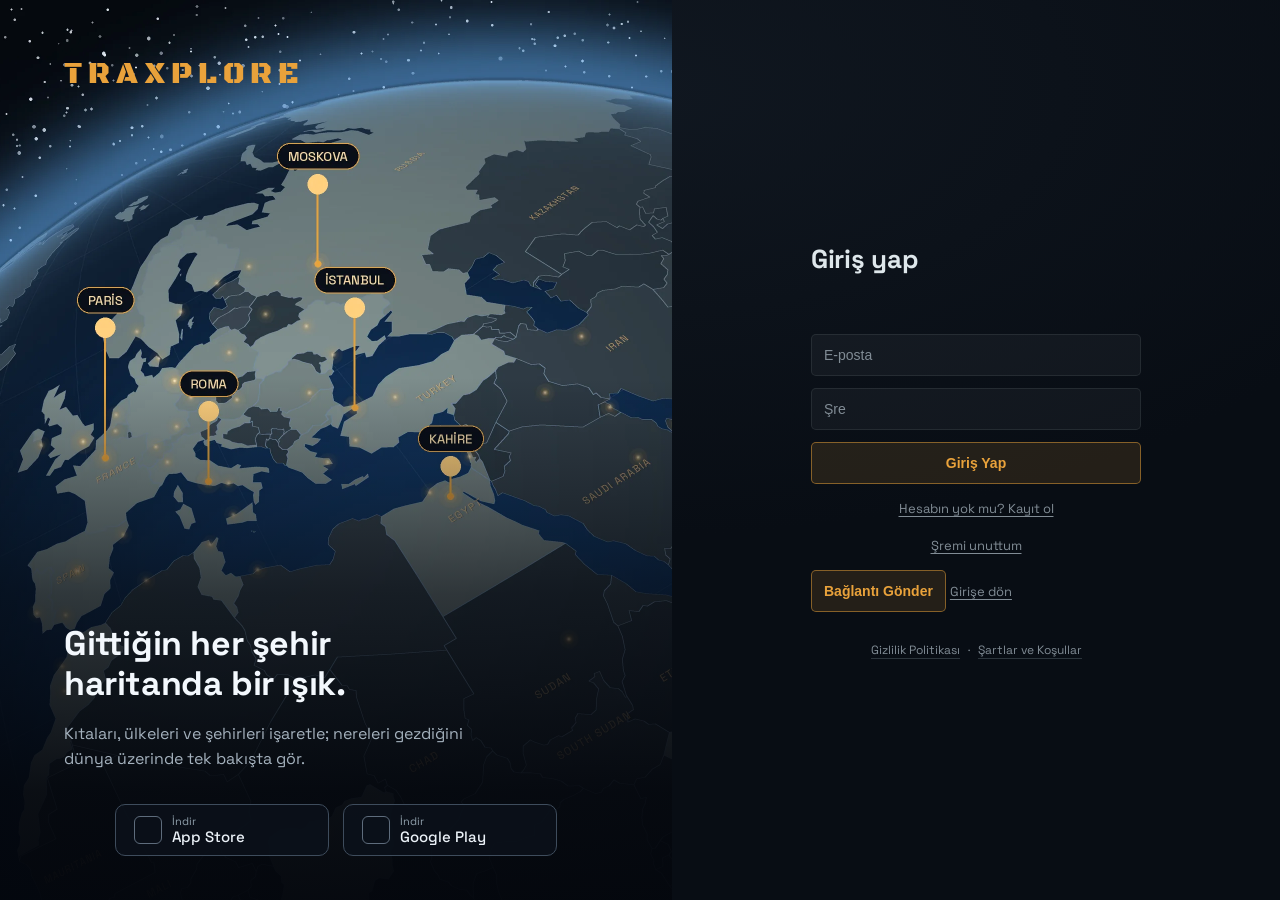
==== commit 52ebe698: "Update index.html" ====
--- a/index.html
+++ b/index.html
@@ -40,7 +40,7 @@
     <link href="https://fonts.googleapis.com/css2?family=Black+Ops+One&family=Space+Grotesk:wght@400;500;600;700&display=swap" rel="stylesheet">
     <script src="https://cdn.jsdelivr.net/npm/globe.gl@2.46.2/dist/globe.gl.min.js"></script>
     <script src="https://cdn.jsdelivr.net/npm/@supabase/supabase-js@2"></script>
-    <link rel="stylesheet" href="style.css?v=20260917c">
+    <link rel="stylesheet" href="style.css?v=20260918b">
 </head>
 <body>
     <!-- Giriş / Kayıt ekranı -->
@@ -87,18 +87,18 @@
         <p id="kutuBaslik" class="kutu-baslik">Giriş yap</p>
         <p id="girisMesaj" class="giris-mesaj"></p>
         <input type="email" id="girisEmail" placeholder="E-posta" />
-        <input type="password" id="girisSifre" placeholder="Şifre" />
+        <input type="password" id="girisSre" placeholder="Şre" />
         <input type="text" id="girisKullanici" placeholder="Kullanıcı adı" maxlength="20"
                autocomplete="off" autocapitalize="none" spellcheck="false" />
         <button id="girisBtn" class="giris-btn">Giriş Yap</button>
         <button id="kayitBtn" class="kayit-btn">Kayıt Ol</button>
         <button id="modDegistir" class="metin-btn">Hesabın yok mu? Kayıt ol</button>
-        <button id="sifreUnuttum" class="metin-btn">Şifremi unuttum</button>
-        <!-- Sifre sifirlama ADIMI. Eskiden ayri bir adim yoktu: "Sifremi
-             unuttum"a basinca ekran ayni kaliyor, sifre kutusu ve
+        <button id="sreUnuttum" class="metin-btn">Şremi unuttum</button>
+        <!-- Sre sirlama ADIMI. Eskiden ayri bir adim yoktu: "Sremi
+             unuttum"a basinca ekran ayni kaliyor, sre kutusu ve
              "Giris Yap" dugmesi onunde duruyordu. Simdi kutu bu kipe
              geciyor, ekranda sadece e-posta ve "Baglanti Gonder" kaliyor. -->
-        <div id="sifirlamaAlani">
+        <div id="sirlamaAlani">
             <button id="sifirlamaGonder" class="giris-btn">Bağlantı Gönder</button>
             <button id="sifirlamaVazgec" class="metin-btn">Girişe dön</button>
         </div>
@@ -594,7 +594,7 @@
         }
       })();
     </script>
-    <script src="script.js?v=20260917c"></script>
+    <script src="script.js?v=20260918b"></script>
     <script>
     /* Servis iscisi: uygulamanin kabugunu telefonda tutuyor, acilis
        hizlaniyor. Sadece https'te calisiyor, yerel testte kaydolmuyor. */
@@ -617,7 +617,8 @@
                          window.matchMedia("(display-mode: standalone)").matches;
       let gizli = false;
       try { gizli = localStorage.getItem("ipucuKapali") === "1"; } catch (e) {}
-      if (iOS && !uygulamada && !gizli) el.classList.add("acik");
+            const kabuk = /TraxploreApp/.test(navigator.userAgent);
+      if (iOS && !uygulamada && !gizli && !kabuk) el.classList.add("acik");
       document.getElementById("ipucuKapat").addEventListener("click", function () {
         el.classList.remove("acik");
         try { localStorage.setItem("ipucuKapali", "1"); } catch (e) {}
@@ -625,4 +626,4 @@
     })();
     </script>
 </body>
-</html>+</html>
--- a/style.css
+++ b/style.css
@@ -577,6 +577,14 @@
     background: var(--kehribar);   /* idle.png yoktu, 404 veriyordu */
     border-radius: 50%;
     max-width: 44px;
+    /* Bu kutu .avatar sınıfını taşımıyor, dolayısıyla oradaki
+       kırpma kuralları buraya HİÇ uygulanmıyordu: avatarKur yalnızca
+       background-image veriyor, boyut ayarı gelmeyince 256 piksellik
+       fotoğrafın sol üst köşesi 44 piksellik dairede görünüyordu —
+       koyu bir fotoğrafta daire tamamen siyah çıkıyordu. */
+    background-repeat: no-repeat;
+    background-position: center;
+    background-size: cover;
 }
 #profilCizgi {
     width: 2px;
@@ -1554,7 +1562,10 @@
 
 /* --- profil düğmesi ------------------------------------------------ */
 #profilFoto {
-    background: rgba(var(--kehribar-rgb), 0.12);
+    /* background-COLOR, kısayol değil. Kısayol yazılırsa yukarıdaki
+       background-size/position/repeat sıfırlanıyor ve fotoğraf daireye
+       kırpılmadan basılıyor. Hatanın asıl sebebi buydu. */
+    background-color: rgba(var(--kehribar-rgb), 0.12);
     border: 1px solid rgba(var(--kehribar-rgb), 0.40);
     box-sizing: border-box;
 }
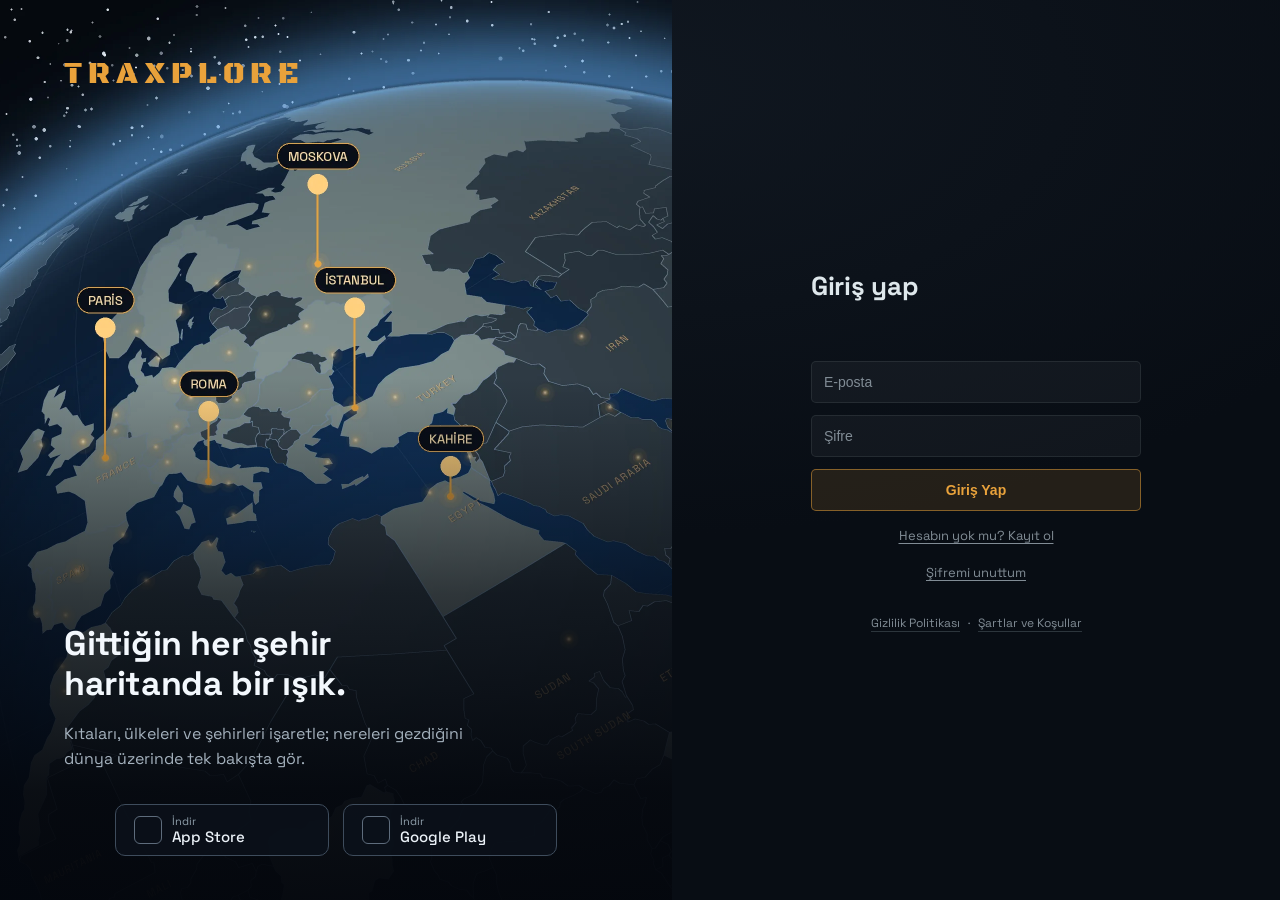
==== commit e519b486: "Update index.html" ====
--- a/index.html
+++ b/index.html
@@ -87,18 +87,18 @@
         <p id="kutuBaslik" class="kutu-baslik">Giriş yap</p>
         <p id="girisMesaj" class="giris-mesaj"></p>
         <input type="email" id="girisEmail" placeholder="E-posta" />
-        <input type="password" id="girisSre" placeholder="Şre" />
+        <input type="password" id="girisSifre" placeholder="Şifre" />
         <input type="text" id="girisKullanici" placeholder="Kullanıcı adı" maxlength="20"
                autocomplete="off" autocapitalize="none" spellcheck="false" />
         <button id="girisBtn" class="giris-btn">Giriş Yap</button>
         <button id="kayitBtn" class="kayit-btn">Kayıt Ol</button>
         <button id="modDegistir" class="metin-btn">Hesabın yok mu? Kayıt ol</button>
-        <button id="sreUnuttum" class="metin-btn">Şremi unuttum</button>
-        <!-- Sre sirlama ADIMI. Eskiden ayri bir adim yoktu: "Sremi
-             unuttum"a basinca ekran ayni kaliyor, sre kutusu ve
+        <button id="sifreUnuttum" class="metin-btn">Şifremi unuttum</button>
+        <!-- Sifre sifirlama ADIMI. Eskiden ayri bir adim yoktu: "Sifremi
+             unuttum"a basinca ekran ayni kaliyor, sifre kutusu ve
              "Giris Yap" dugmesi onunde duruyordu. Simdi kutu bu kipe
              geciyor, ekranda sadece e-posta ve "Baglanti Gonder" kaliyor. -->
-        <div id="sirlamaAlani">
+        <div id="sifirlamaAlani">
             <button id="sifirlamaGonder" class="giris-btn">Bağlantı Gönder</button>
             <button id="sifirlamaVazgec" class="metin-btn">Girişe dön</button>
         </div>
@@ -617,8 +617,7 @@
                          window.matchMedia("(display-mode: standalone)").matches;
       let gizli = false;
       try { gizli = localStorage.getItem("ipucuKapali") === "1"; } catch (e) {}
-            const kabuk = /TraxploreApp/.test(navigator.userAgent);
-      if (iOS && !uygulamada && !gizli && !kabuk) el.classList.add("acik");
+      if (iOS && !uygulamada && !gizli) el.classList.add("acik");
       document.getElementById("ipucuKapat").addEventListener("click", function () {
         el.classList.remove("acik");
         try { localStorage.setItem("ipucuKapali", "1"); } catch (e) {}
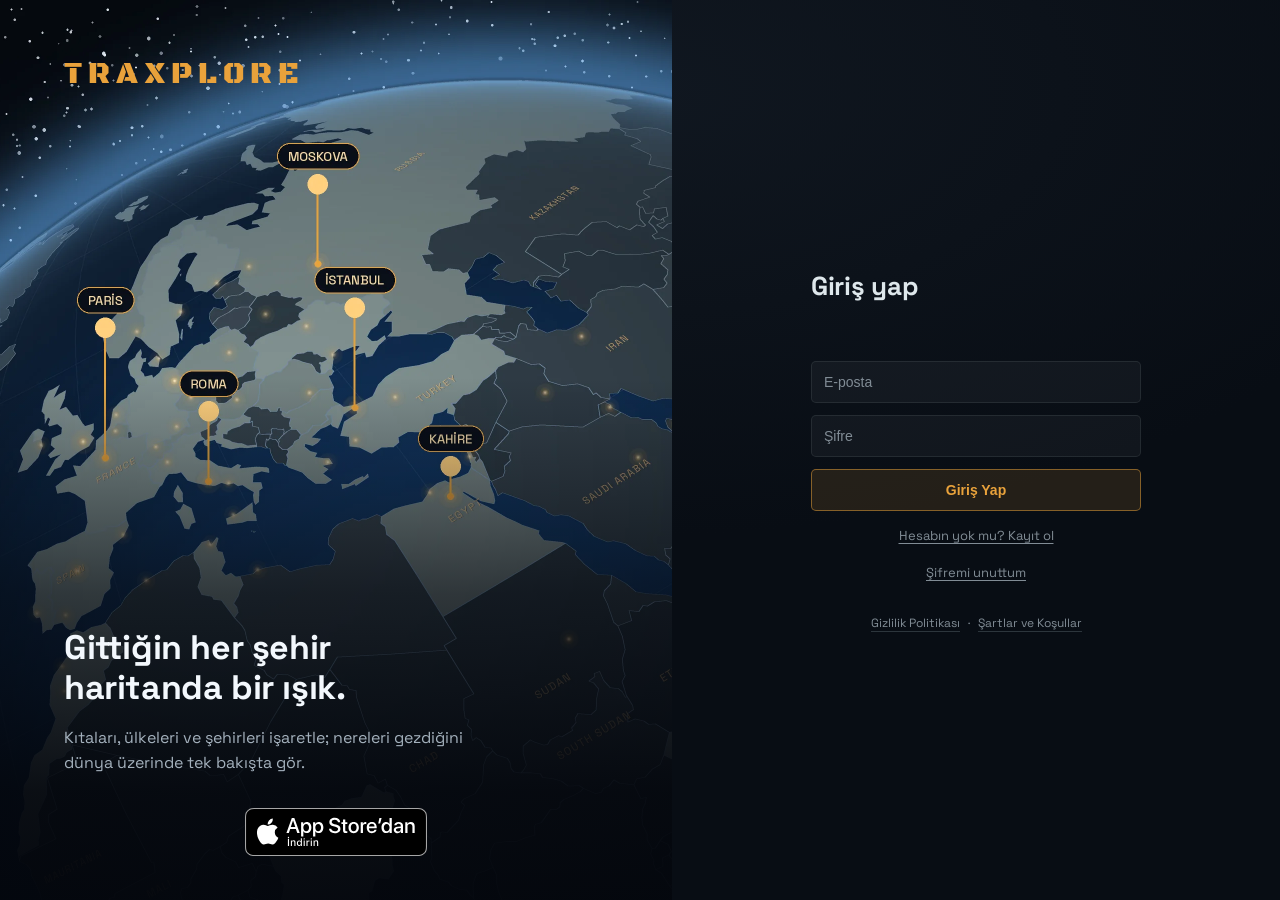
==== commit 3f03e012: "Add files via upload" ====
--- a/index.html
+++ b/index.html
@@ -61,12 +61,21 @@
             <p class="vitrin-baslik">Gittiğin her şehir<br>haritanda bir ışık.</p>
             <p class="vitrin-yazi">Kıtaları, ülkeleri ve şehirleri işaretle;
                 nereleri gezdiğini dünya üzerinde tek bakışta gör.</p>
-            <!-- YER TUTUCU. Uygulamalar yayina girince buradaki iki kutu
-                 Apple ve Google'in KENDI resmi rozetleriyle degistirilecek
-                 (marka kurallari var), baglantilar da o zaman doldurulacak. -->
-            <div class="vitrin-magaza">
-                <span class="magaza-btn"><i></i><b>İndir</b><em>App Store</em></span>
-                <span class="magaza-btn"><i></i><b>İndir</b><em>Google Play</em></span>
+            <!-- Apple'in KENDI resmi rozeti (marketingtools.apple.com'dan
+                 indirilen Turkce siyah surum, appstore-rozet.svg). Marka
+                 kurallari rozeti degistirmeyi ve Apple logosunu rozet
+                 yerine kullanmayi yasakliyor; ekranda en az 40 piksel
+                 yuksek olmali ve cevresinde rozetin dortte biri kadar
+                 bosluk kalmali -- yukseklik 48, bosluk 12 piksel.
+                 Google Play rozeti Android yayina girince eklenecek;
+                 su an kapali testte oldugu icin baglanacak yer yok. -->
+            <div class="vitrin-magaza" style="display:flex;gap:12px;align-items:center;">
+                <a class="magaza-rozet" target="_blank" rel="noopener"
+                   href="https://apps.apple.com/us/app/traxplore/id6816380035?itscg=30200&amp;itsct=apps_box_badge&amp;mttnsubad=6816380035">
+                    <img src="appstore-rozet.svg" alt="App Store'dan İndirin"
+                         width="182" height="48"
+                         style="display:block;height:48px;width:auto;">
+                </a>
             </div>
         </div>
     </aside>
